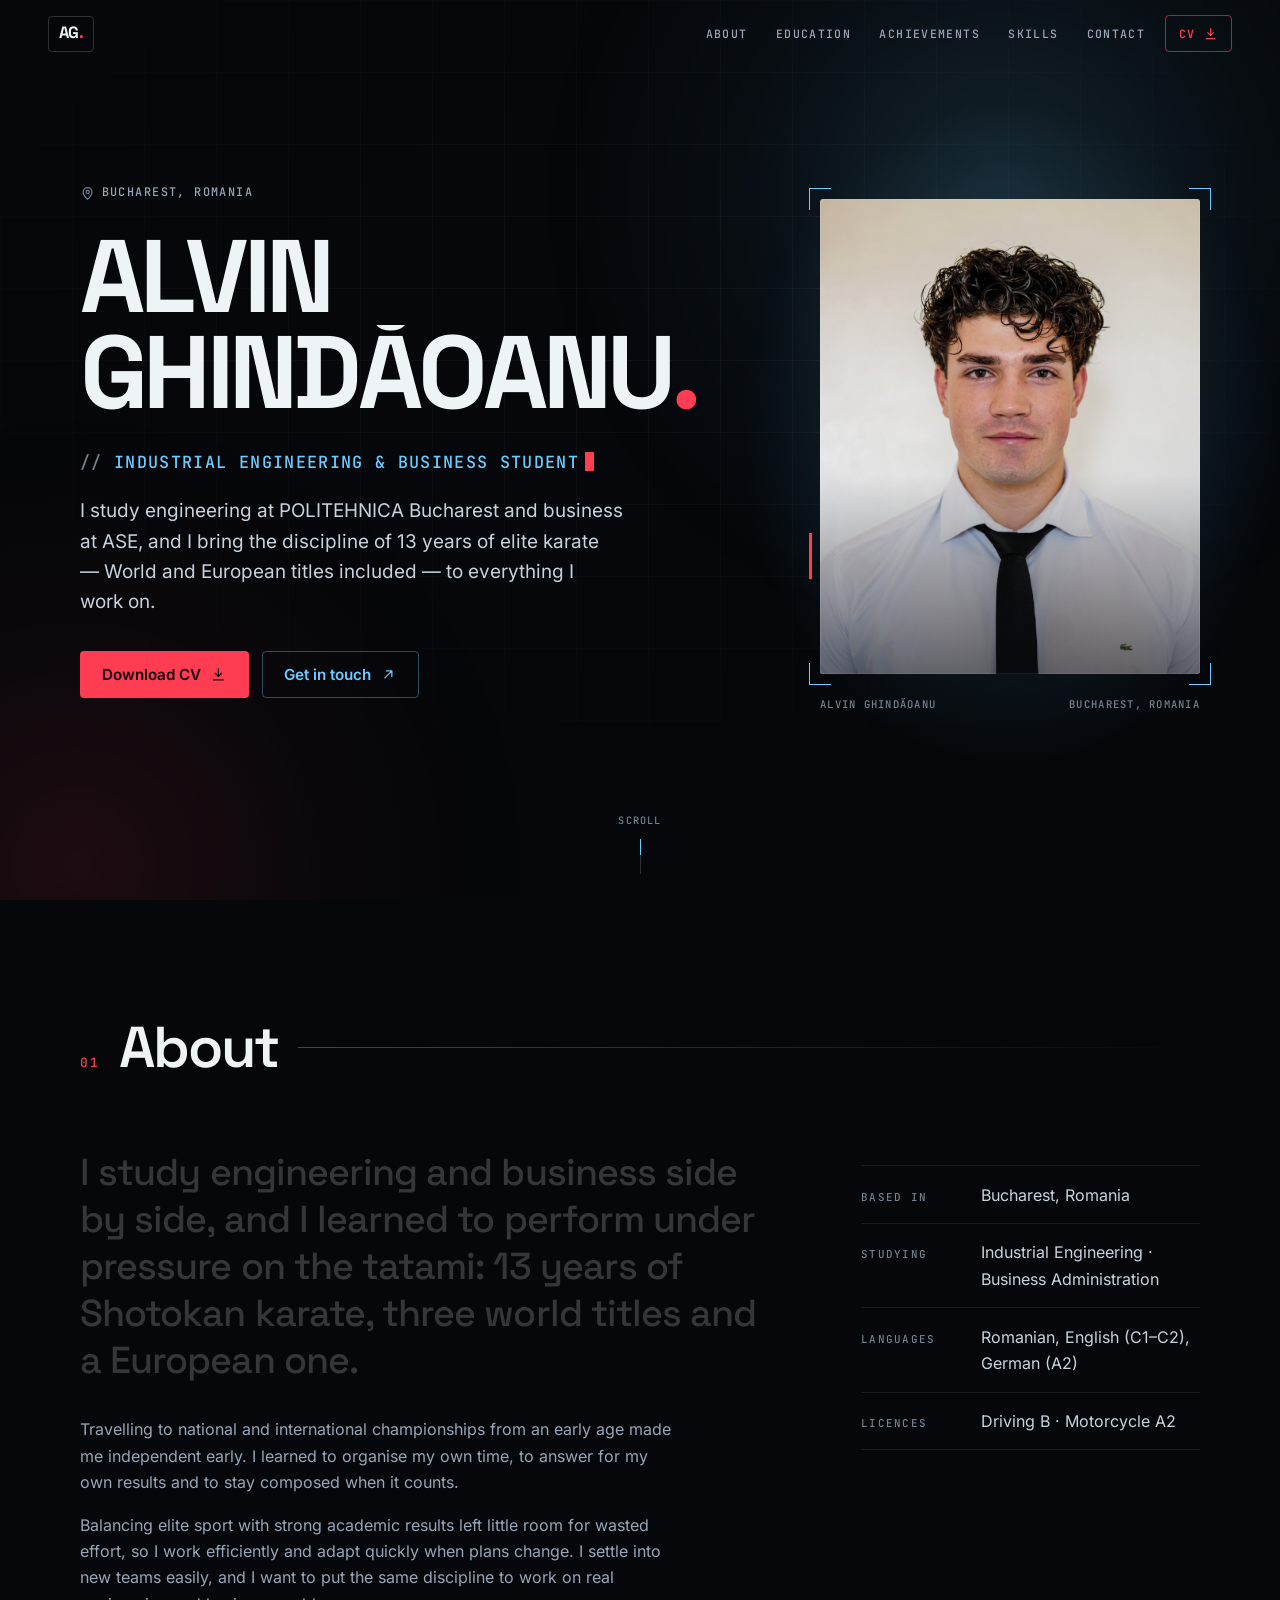
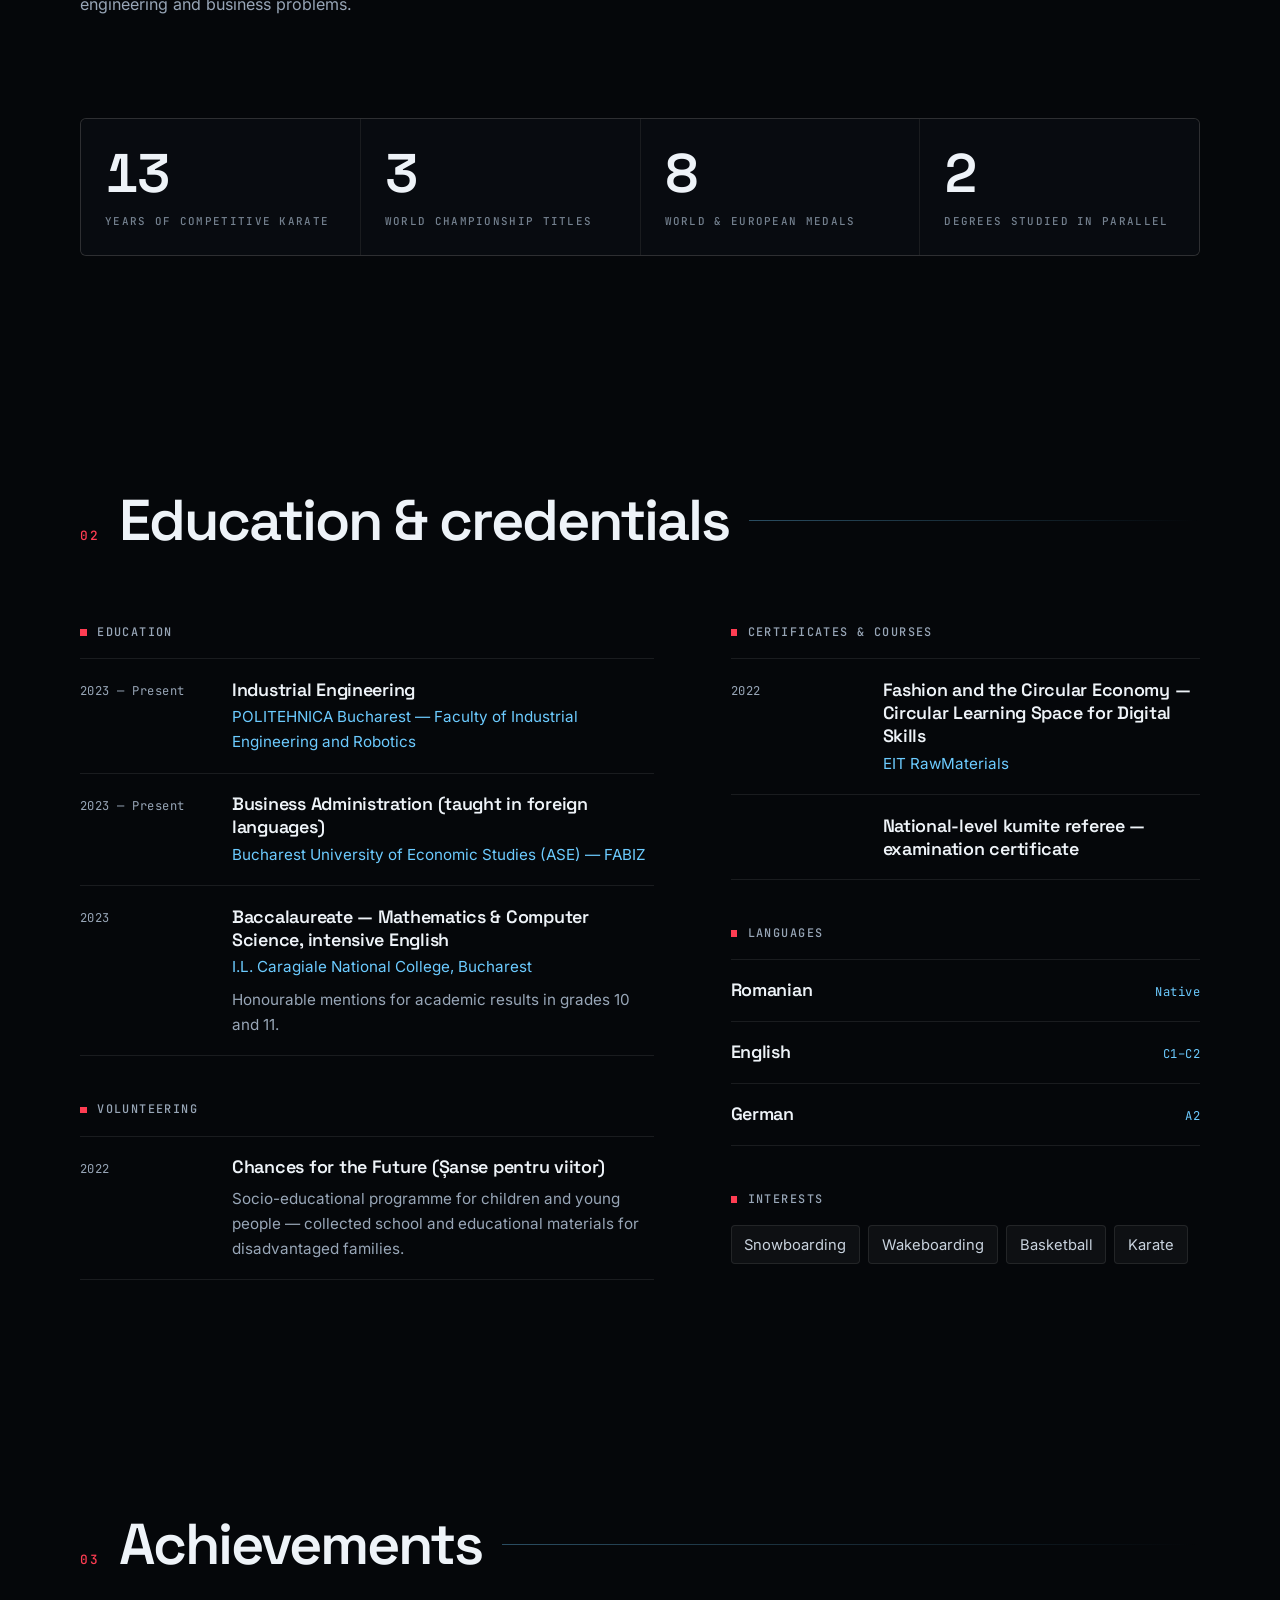
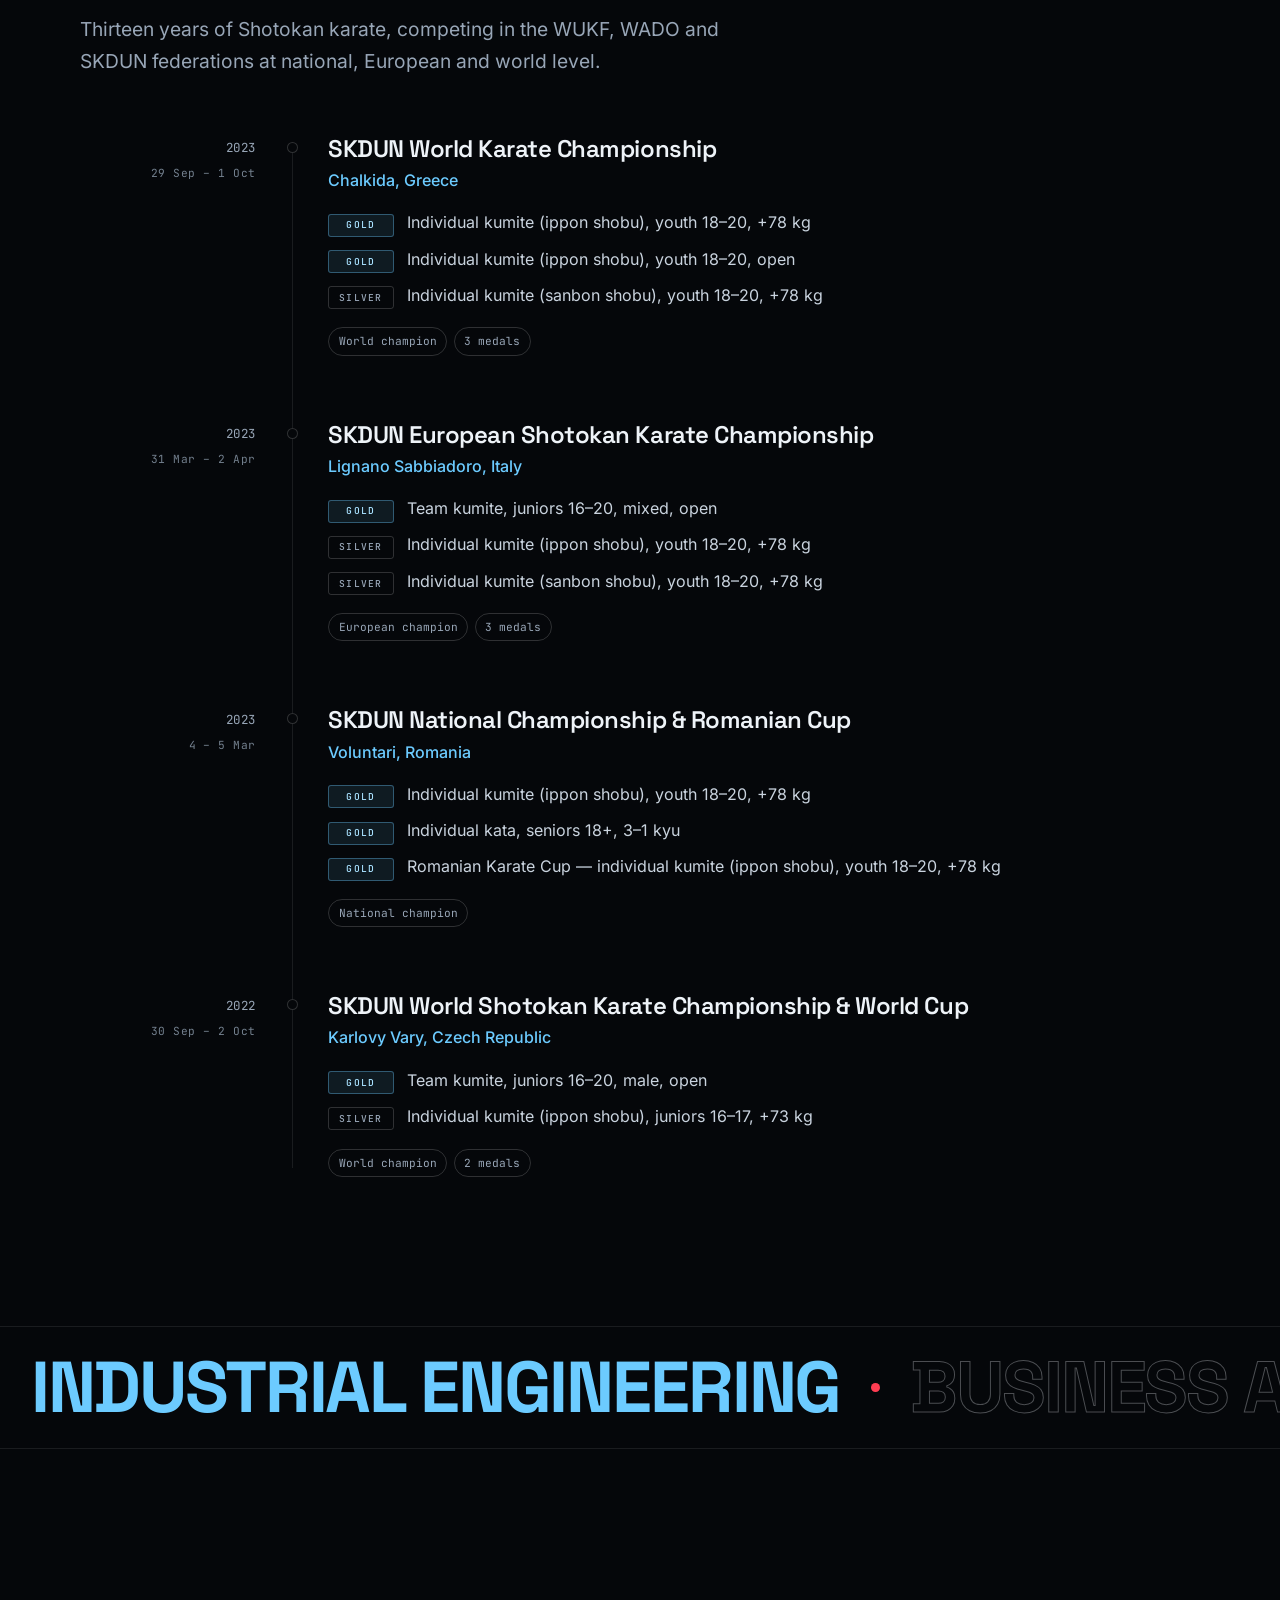
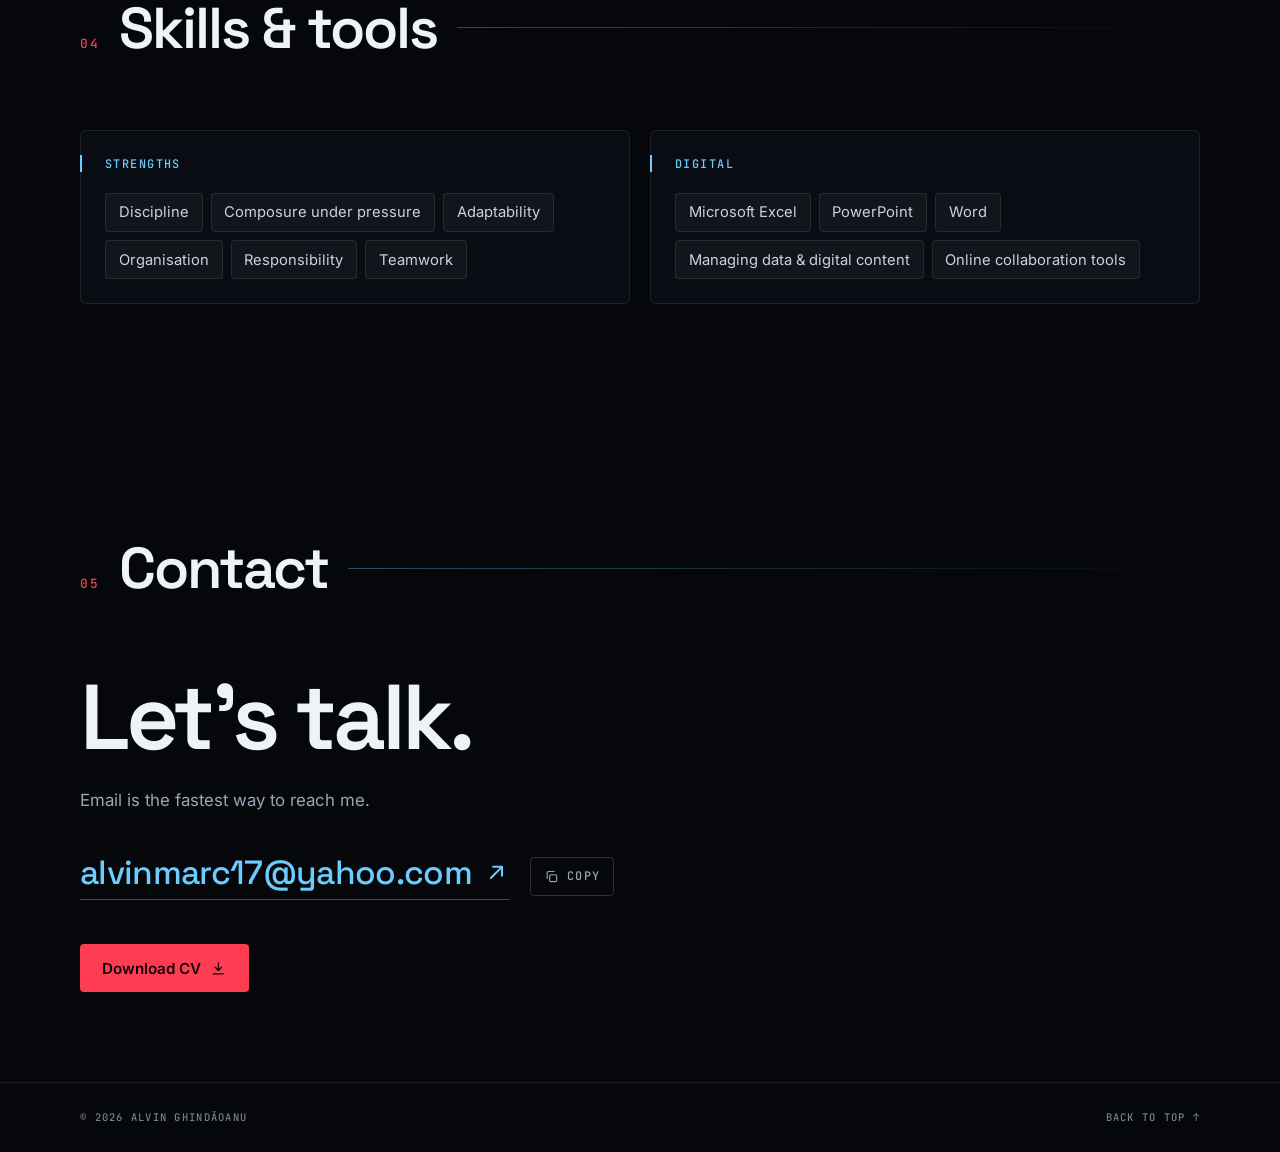
==== index.html @ 268d97a9 "Build animated CV website with printable PDF Static one-page site (plain HTML, CSS and JS, no build " ====
<!doctype html>
<html lang="en">
<head>
  <meta charset="utf-8">
  <meta name="viewport" content="width=device-width, initial-scale=1">
  <title>Alvin Ghindăoanu — Industrial Engineering &amp; Business student</title>
  <meta name="description" content="Interactive CV of Alvin Ghindăoanu: Industrial Engineering and Business Administration student in Bucharest, World and European karate champion.">
  <meta name="theme-color" content="#05070a">
  <meta property="og:type" content="website">
  <meta property="og:title" content="Alvin Ghindăoanu — Industrial Engineering &amp; Business student">
  <meta property="og:description" content="Interactive CV of Alvin Ghindăoanu: Industrial Engineering and Business Administration student in Bucharest, World and European karate champion.">
  <link rel="icon" href="assets/favicon.svg" type="image/svg+xml">
  <link rel="preload" href="assets/fonts/space-grotesk-latin-wght-normal.woff2" as="font" type="font/woff2" crossorigin>
  <link rel="preload" href="assets/fonts/inter-latin-wght-normal.woff2" as="font" type="font/woff2" crossorigin>
  <link rel="stylesheet" href="css/styles.css">
  <script>document.documentElement.classList.add('js');</script>
</head>
<body>
  <a class="skip" href="#main">Skip to content</a>

  <!-- Ambient background: grid + two light sources that drift as scenes change -->
  <div class="ambient" aria-hidden="true">
    <div class="ambient__grid"></div>
    <div class="glow glow--blue" id="glowBlue"></div>
    <div class="glow glow--red" id="glowRed"></div>
  </div>

  <!-- Opening scene (about 1.5 s, any input skips it) -->
  <div class="intro" id="intro" aria-hidden="true">
    <div class="intro__panel intro__panel--top"></div>
    <div class="intro__panel intro__panel--bottom"></div>
    <div class="intro__center">
      <span class="intro__mark" id="introMark"></span>
      <span class="intro__line"></span>
      <span class="intro__caption mono"><i class="intro__dot"></i>Curriculum Vitae</span>
    </div>
  </div>

  <div class="progress" aria-hidden="true"><span id="progressBar"></span></div>

  <header class="nav" id="nav">
    <div class="nav__inner">
      <a class="nav__brand" href="#top" id="navBrand" aria-label="Back to top"></a>
      <nav class="nav__links" id="navLinks" aria-label="Sections"></nav>
      <a class="nav__cv" id="navCv" hidden>
        <span>CV</span>
      </a>
      <button class="nav__toggle" id="navToggle" type="button" aria-expanded="false" aria-controls="menu" aria-label="Open menu">
        <span></span><span></span>
      </button>
    </div>
  </header>

  <div class="menu" id="menu">
    <nav class="menu__links" id="menuLinks" aria-label="Sections"></nav>
  </div>

  <div class="scene" id="scene" aria-hidden="true">
    <span class="scene__num mono" id="sceneNum">00</span>
    <span class="scene__bar"></span>
    <span class="scene__name mono" id="sceneName">Intro</span>
  </div>

  <main id="main">
    <!-- ============================== HERO ============================== -->
    <section class="hero" id="top">
      <div class="container hero__inner">
        <div class="hero__copy">
          <p class="hero__eyebrow mono" data-hero style="--i:0" id="heroEyebrow"></p>
          <h1 class="hero__name" id="heroName"></h1>
          <p class="hero__role mono" data-hero style="--i:3"><span id="heroRole"></span><i class="cursor" aria-hidden="true"></i></p>
          <p class="hero__tagline" data-hero style="--i:4" id="heroTagline"></p>
          <div class="hero__actions" data-hero style="--i:5" id="heroActions"></div>
          <ul class="hero__links mono" data-hero style="--i:6" id="heroLinks"></ul>
        </div>

        <figure class="portrait" id="portrait">
          <div class="portrait__frame">
            <div class="portrait__media"><img id="heroPhoto" alt="" width="640" height="800" decoding="async"></div>
            <span class="portrait__corner portrait__corner--tl"></span>
            <span class="portrait__corner portrait__corner--tr"></span>
            <span class="portrait__corner portrait__corner--bl"></span>
            <span class="portrait__corner portrait__corner--br"></span>
            <span class="portrait__tick"></span>
          </div>
          <figcaption class="portrait__caption mono" id="heroCaption"></figcaption>
        </figure>
      </div>

      <a class="hero__scroll mono" href="#about" data-hero style="--i:8" id="heroScroll">
        <span>Scroll</span><i></i>
      </a>
    </section>

    <!-- ============================== ABOUT ============================== -->
    <section class="section" id="about" data-nav="About">
      <div class="container">
        <header class="section__head" data-reveal="head">
          <span class="section__num mono"></span>
          <h2 class="section__title"><span class="line"><span class="line__inner">About</span></span></h2>
          <span class="section__rule"></span>
        </header>
        <div class="about" id="aboutBody"></div>
      </div>
    </section>

    <!-- ============================ EXPERIENCE ============================ -->
    <section class="section" id="experience" data-nav="Experience">
      <div class="container">
        <header class="section__head" data-reveal="head">
          <span class="section__num mono"></span>
          <h2 class="section__title"><span class="line"><span class="line__inner">Experience</span></span></h2>
          <span class="section__rule"></span>
        </header>
        <div class="tl" id="timeline"></div>
      </div>
    </section>

    <!-- ============================= PROJECTS ============================= -->
    <section class="section" id="projects" data-nav="Projects">
      <div class="container">
        <header class="section__head" data-reveal="head">
          <span class="section__num mono"></span>
          <h2 class="section__title"><span class="line"><span class="line__inner">Selected projects</span></span></h2>
          <span class="section__rule"></span>
        </header>
        <div class="projects" id="projectGrid"></div>
      </div>
    </section>

    <!-- ============================= EDUCATION ============================= -->
    <section class="section" id="education" data-nav="Education">
      <div class="container">
        <header class="section__head" data-reveal="head">
          <span class="section__num mono"></span>
          <h2 class="section__title"><span class="line"><span class="line__inner">Education &amp; credentials</span></span></h2>
          <span class="section__rule"></span>
        </header>
        <div class="creds" id="credGrid"></div>
      </div>
    </section>

    <!-- ============================ ACHIEVEMENTS ============================ -->
    <section class="section" id="achievements" data-nav="Achievements">
      <div class="container">
        <header class="section__head" data-reveal="head">
          <span class="section__num mono"></span>
          <h2 class="section__title"><span class="line"><span class="line__inner">Achievements</span></span></h2>
          <span class="section__rule"></span>
        </header>
        <p class="section__intro" id="achievementsIntro" data-reveal="up" hidden></p>
        <div class="tl" id="achievementsTimeline"></div>
      </div>
    </section>

    <!-- Moving band between scenes -->
    <div class="band" id="band" aria-hidden="true"><div class="band__track" id="bandTrack"></div></div>

    <!-- ============================== SKILLS ============================== -->
    <section class="section" id="skills" data-nav="Skills">
      <div class="container">
        <header class="section__head" data-reveal="head">
          <span class="section__num mono"></span>
          <h2 class="section__title"><span class="line"><span class="line__inner">Skills &amp; tools</span></span></h2>
          <span class="section__rule"></span>
        </header>
        <div class="skills" id="skillGrid"></div>
      </div>
    </section>

    <!-- ============================== CONTACT ============================== -->
    <section class="section section--contact" id="contact" data-nav="Contact">
      <div class="container">
        <header class="section__head" data-reveal="head">
          <span class="section__num mono"></span>
          <h2 class="section__title"><span class="line"><span class="line__inner">Contact</span></span></h2>
          <span class="section__rule"></span>
        </header>
        <div class="contact" id="contactBody"></div>
      </div>
    </section>
  </main>

  <footer class="footer">
    <div class="container footer__inner mono">
      <span id="footerCopy"></span>
      <a href="#top">Back to top ↑</a>
    </div>
  </footer>

  <noscript>
    <div class="noscript">
      This page needs JavaScript for its animations and content.
      <a href="assets/cv.pdf">Download the CV as a PDF instead.</a>
    </div>
  </noscript>

  <script src="js/content.js"></script>
  <script src="js/main.js"></script>
</body>
</html>
---- css/styles.css ----
/* ==========================================================================
   CV site — styles
   Palette: black base · light blue as the main accent · red as the highlight
   ========================================================================== */

/* ---------- Fonts (self-hosted, SIL Open Font License) ---------- */
@font-face {
  font-family: "Space Grotesk";
  font-style: normal;
  font-weight: 300 700;
  font-display: swap;
  src: url("../assets/fonts/space-grotesk-latin-wght-normal.woff2") format("woff2");
  unicode-range: U+0000-00FF, U+0131, U+0152-0153, U+02BB-02BC, U+02C6, U+02DA, U+02DC, U+0304, U+0308, U+0329, U+2000-206F, U+20AC, U+2122, U+2191, U+2193, U+2212, U+2215, U+FEFF, U+FFFD;
}
@font-face {
  font-family: "Space Grotesk";
  font-style: normal;
  font-weight: 300 700;
  font-display: swap;
  src: url("../assets/fonts/space-grotesk-latin-ext-wght-normal.woff2") format("woff2");
  unicode-range: U+0100-02BA, U+02BD-02C5, U+02C7-02CC, U+02CE-02D7, U+02DD-02FF, U+0304, U+0308, U+0329, U+1D00-1DBF, U+1E00-1E9F, U+1EF2-1EFF, U+2020, U+20A0-20AB, U+20AD-20C0, U+2113, U+2C60-2C7F, U+A720-A7FF;
}
@font-face {
  font-family: "Inter";
  font-style: normal;
  font-weight: 100 900;
  font-display: swap;
  src: url("../assets/fonts/inter-latin-wght-normal.woff2") format("woff2");
  unicode-range: U+0000-00FF, U+0131, U+0152-0153, U+02BB-02BC, U+02C6, U+02DA, U+02DC, U+0304, U+0308, U+0329, U+2000-206F, U+20AC, U+2122, U+2191, U+2193, U+2212, U+2215, U+FEFF, U+FFFD;
}
@font-face {
  font-family: "Inter";
  font-style: normal;
  font-weight: 100 900;
  font-display: swap;
  src: url("../assets/fonts/inter-latin-ext-wght-normal.woff2") format("woff2");
  unicode-range: U+0100-02BA, U+02BD-02C5, U+02C7-02CC, U+02CE-02D7, U+02DD-02FF, U+0304, U+0308, U+0329, U+1D00-1DBF, U+1E00-1E9F, U+1EF2-1EFF, U+2020, U+20A0-20AB, U+20AD-20C0, U+2113, U+2C60-2C7F, U+A720-A7FF;
}
@font-face {
  font-family: "JetBrains Mono";
  font-style: normal;
  font-weight: 100 800;
  font-display: swap;
  src: url("../assets/fonts/jetbrains-mono-latin-wght-normal.woff2") format("woff2");
  unicode-range: U+0000-00FF, U+0131, U+0152-0153, U+02BB-02BC, U+02C6, U+02DA, U+02DC, U+0304, U+0308, U+0329, U+2000-206F, U+20AC, U+2122, U+2191, U+2193, U+2212, U+2215, U+FEFF, U+FFFD;
}
@font-face {
  font-family: "JetBrains Mono";
  font-style: normal;
  font-weight: 100 800;
  font-display: swap;
  src: url("../assets/fonts/jetbrains-mono-latin-ext-wght-normal.woff2") format("woff2");
  unicode-range: U+0100-02BA, U+02BD-02C5, U+02C7-02CC, U+02CE-02D7, U+02DD-02FF, U+0304, U+0308, U+0329, U+1D00-1DBF, U+1E00-1E9F, U+1EF2-1EFF, U+2020, U+20A0-20AB, U+20AD-20C0, U+2113, U+2C60-2C7F, U+A720-A7FF;
}

/* ---------- Tokens ---------- */
:root {
  --bg: #05070a;
  --panel: rgba(12, 17, 24, 0.74);
  --line: rgba(255, 255, 255, 0.085);
  --line-strong: rgba(255, 255, 255, 0.17);

  --text: #eef3f8;
  --soft: #c9d3de;
  --muted: #98a6b7;
  --dim: #74818f;

  --blue: #6ccbff;
  --blue-soft: #a9e2ff;
  --blue-wash: rgba(108, 203, 255, 0.1);
  --blue-line: rgba(108, 203, 255, 0.36);

  --red: #ff3d52;
  --red-wash: rgba(255, 61, 82, 0.13);

  --font-display: "Space Grotesk", "Inter", system-ui, sans-serif;
  --font-body: "Inter", system-ui, -apple-system, "Segoe UI", Roboto, sans-serif;
  --font-mono: "JetBrains Mono", ui-monospace, "SFMono-Regular", Menlo, Consolas, monospace;

  --gutter: clamp(1.25rem, 5vw, 3rem);
  --max: 1120px;
  --nav-h: 4.25rem;

  --ease-out: cubic-bezier(0.16, 1, 0.3, 1);
  --ease-io: cubic-bezier(0.65, 0, 0.35, 1);
}

/* ---------- Base ---------- */
*,
*::before,
*::after { box-sizing: border-box; }

html {
  background: var(--bg);
  color-scheme: dark;
  scroll-behavior: smooth;
  scroll-padding-top: calc(var(--nav-h) + 0.5rem);
  -webkit-text-size-adjust: 100%;
  text-size-adjust: 100%;
}

body {
  margin: 0;
  font-family: var(--font-body);
  font-size: 1rem;
  line-height: 1.65;
  color: var(--text);
  overflow-x: hidden;
  -webkit-font-smoothing: antialiased;
  -moz-osx-font-smoothing: grayscale;
}

html.intro-active,
html.menu-open { overflow: hidden; }

img { max-width: 100%; display: block; }
a { color: inherit; }
h1, h2, h3, h4, p { margin: 0; }
ul, ol { margin: 0; padding: 0; list-style: none; }
button { font: inherit; color: inherit; }

::selection { background: var(--blue); color: #04121b; }

:focus-visible {
  outline: 2px solid var(--blue);
  outline-offset: 3px;
  border-radius: 2px;
}

.mono {
  font-family: var(--font-mono);
  font-size: 0.74rem;
  font-weight: 500;
  letter-spacing: 0.12em;
  text-transform: uppercase;
}

.container {
  width: min(var(--max), 100% - 2 * var(--gutter));
  margin-inline: auto;
}

.skip {
  position: fixed;
  left: 1rem;
  top: -4rem;
  z-index: 200;
  padding: 0.7rem 1rem;
  background: var(--blue);
  color: #04121b;
  font-weight: 600;
  border-radius: 4px;
  text-decoration: none;
  transition: top 0.2s;
}
.skip:focus { top: 1rem; }

main,
.footer { position: relative; z-index: 1; }

/* ---------- Ambient background ---------- */
.ambient {
  position: fixed;
  inset: 0;
  z-index: 0;
  overflow: hidden;
  pointer-events: none;
}
.ambient__grid {
  position: absolute;
  inset: 0;
  background-image:
    linear-gradient(rgba(255, 255, 255, 0.035) 1px, transparent 1px),
    linear-gradient(90deg, rgba(255, 255, 255, 0.035) 1px, transparent 1px);
  background-size: 72px 72px;
  -webkit-mask-image: radial-gradient(ellipse 85% 75% at 50% 35%, #000 15%, transparent 78%);
  mask-image: radial-gradient(ellipse 85% 75% at 50% 35%, #000 15%, transparent 78%);
}
.glow {
  position: absolute;
  left: 0;
  top: 0;
  width: 72vmax;
  height: 72vmax;
  border-radius: 50%;
  transform: translate3d(calc(var(--x, 50) * 1vw - 50%), calc(var(--y, 50) * 1vh - 50%), 0);
  transition: transform 1.8s var(--ease-out);
  will-change: transform;
}
.glow--blue { background: radial-gradient(closest-side, rgba(108, 203, 255, 0.15), rgba(108, 203, 255, 0.04) 55%, transparent); }
.glow--red { background: radial-gradient(closest-side, rgba(255, 61, 82, 0.1), rgba(255, 61, 82, 0.025) 55%, transparent); }

/* ---------- Opening scene ---------- */
.intro {
  position: fixed;
  inset: 0;
  z-index: 100;
}
.intro__panel {
  position: absolute;
  left: 0;
  right: 0;
  height: 50.5%;
  background: #000;
  transition: transform 0.95s var(--ease-io);
}
.intro__panel--top { top: 0; }
.intro__panel--bottom { bottom: 0; }
.intro.is-opening .intro__panel--top { transform: translateY(-101%); }
.intro.is-opening .intro__panel--bottom { transform: translateY(101%); }

.intro__center { position: absolute; inset: 0; }
.intro__mark {
  position: absolute;
  left: 50%;
  bottom: calc(50% + 1.5rem);
  transform: translate(-50%, 16px);
  opacity: 0;
  font-family: var(--font-display);
  font-weight: 700;
  font-size: clamp(2.75rem, 9vw, 5rem);
  line-height: 1;
  letter-spacing: -0.04em;
  white-space: nowrap;
  transition: opacity 0.6s, transform 0.8s var(--ease-out);
}
.intro__mark i { font-style: normal; color: var(--red); }
.intro__line {
  position: absolute;
  left: 0;
  right: 0;
  top: 50%;
  height: 1px;
  margin-top: -0.5px;
  background: linear-gradient(90deg, transparent, var(--blue) 30%, #fff 50%, var(--blue) 70%, transparent);
  transform: scaleX(0);
  transition: transform 1s var(--ease-io), opacity 0.45s;
}
.intro__caption {
  position: absolute;
  left: 50%;
  top: calc(50% + 1.5rem);
  transform: translateX(-50%);
  display: inline-flex;
  align-items: center;
  gap: 0.7rem;
  white-space: nowrap;
  color: var(--muted);
  opacity: 0;
  letter-spacing: 0.5em;
  transition: opacity 0.6s 0.25s, letter-spacing 1.1s var(--ease-out) 0.25s;
}
.intro__dot {
  width: 0.45rem;
  height: 0.45rem;
  border-radius: 50%;
  background: var(--red);
  animation: blink 0.9s steps(2, jump-none) infinite;
}
.intro.is-playing .intro__mark { opacity: 1; transform: translate(-50%, 0); }
.intro.is-playing .intro__line { transform: scaleX(0.4); }
.intro.is-playing .intro__caption { opacity: 1; letter-spacing: 0.3em; }

.intro.is-opening .intro__mark,
.intro.is-opening .intro__caption {
  opacity: 0;
  transition: opacity 0.3s;
}
.intro.is-opening .intro__line {
  transform: scaleX(1);
  opacity: 0;
  transition: transform 0.6s var(--ease-io), opacity 0.4s 0.3s;
}
.intro.is-fast .intro__panel { transition-duration: 0.45s; }

@keyframes blink { 50% { opacity: 0.15; } }

/* ---------- Scroll progress ---------- */
.progress {
  position: fixed;
  inset: 0 0 auto 0;
  height: 2px;
  z-index: 60;
  pointer-events: none;
}
.progress span {
  display: block;
  height: 100%;
  background: linear-gradient(90deg, var(--blue), var(--blue) 72%, var(--red));
  transform-origin: left;
  transform: scaleX(0);
}

/* ---------- Navigation ---------- */
.nav {
  position: fixed;
  inset: 0 0 auto 0;
  z-index: 50;
  height: var(--nav-h);
  border-bottom: 1px solid transparent;
  transition: background 0.4s, border-color 0.4s;
}
.nav.is-scrolled {
  background: rgba(5, 7, 10, 0.74);
  -webkit-backdrop-filter: blur(14px) saturate(140%);
  backdrop-filter: blur(14px) saturate(140%);
  border-color: var(--line);
}
.hero-in .nav { animation: nav-in 0.9s var(--ease-out) 0.55s both; }
@keyframes nav-in { from { transform: translateY(-100%); opacity: 0; } }

.nav__inner {
  height: 100%;
  width: min(var(--max) + 9rem, 100% - 2 * var(--gutter));
  margin-inline: auto;
  display: flex;
  align-items: center;
  gap: 1.25rem;
}
.nav__brand {
  display: inline-flex;
  align-items: center;
  justify-content: center;
  height: 2.25rem;
  min-width: 2.25rem;
  padding: 0 0.6rem;
  border: 1px solid var(--line-strong);
  border-radius: 4px;
  font-family: var(--font-display);
  font-weight: 700;
  font-size: 1.02rem;
  letter-spacing: -0.02em;
  text-decoration: none;
  transition: border-color 0.25s;
}
.nav__brand:hover { border-color: var(--blue); }
.nav__brand i { font-style: normal; color: var(--red); }

.nav__links {
  margin-left: auto;
  display: flex;
  gap: clamp(1rem, 2.2vw, 2rem);
}
.nav__links a {
  position: relative;
  padding: 0.5rem 0;
  font-family: var(--font-mono);
  font-size: 0.72rem;
  font-weight: 500;
  letter-spacing: 0.12em;
  text-transform: uppercase;
  text-decoration: none;
  color: var(--muted);
  transition: color 0.25s;
}
.nav__links a::after {
  content: "";
  position: absolute;
  left: 0;
  right: 0;
  bottom: 0.15rem;
  height: 1px;
  background: var(--blue);
  transform: scaleX(0);
  transform-origin: left;
  transition: transform 0.45s var(--ease-out);
}
.nav__links a:hover,
.nav__links a[aria-current="true"] { color: var(--text); }
.nav__links a:hover::after,
.nav__links a[aria-current="true"]::after { transform: scaleX(1); }

.nav__cv {
  display: inline-flex;
  align-items: center;
  gap: 0.45rem;
  padding: 0.5rem 0.8rem;
  border: 1px solid rgba(255, 61, 82, 0.6);
  border-radius: 4px;
  color: var(--red);
  font-family: var(--font-mono);
  font-size: 0.72rem;
  font-weight: 600;
  letter-spacing: 0.12em;
  text-decoration: none;
  transition: background 0.25s, color 0.25s;
}
.nav__cv[hidden] { display: none; }
.nav__cv svg { width: 0.95rem; height: 0.95rem; }
.nav__cv:hover { background: var(--red); color: #12050a; }

.nav__toggle {
  display: none;
  position: relative;
  width: 2.5rem;
  height: 2.5rem;
  padding: 0;
  background: none;
  border: 1px solid var(--line-strong);
  border-radius: 4px;
  cursor: pointer;
}
.nav__toggle span {
  position: absolute;
  left: 0.65rem;
  right: 0.65rem;
  height: 1.5px;
  background: var(--text);
  transition: transform 0.35s var(--ease-out), top 0.35s var(--ease-out);
}
.nav__toggle span:nth-child(1) { top: 0.95rem; }
.nav__toggle span:nth-child(2) { top: 1.45rem; }
.nav__toggle[aria-expanded="true"] span:nth-child(1) { top: 1.2rem; transform: rotate(45deg); }
.nav__toggle[aria-expanded="true"] span:nth-child(2) { top: 1.2rem; transform: rotate(-45deg); }

/* Full-screen menu (small screens) */
.menu {
  position: fixed;
  inset: 0;
  z-index: 45;
  display: grid;
  align-content: center;
  padding: var(--nav-h) var(--gutter) 2rem;
  background: rgba(5, 7, 10, 0.97);
  opacity: 0;
  visibility: hidden;
  transition: opacity 0.35s, visibility 0.35s;
}
.menu.is-open { opacity: 1; visibility: visible; }
.menu__links { display: grid; gap: 0.2rem; }
.menu__links a {
  display: flex;
  align-items: baseline;
  gap: 1rem;
  padding: 0.45rem 0;
  font-family: var(--font-display);
  font-weight: 600;
  font-size: clamp(2rem, 9vw, 3rem);
  line-height: 1.15;
  letter-spacing: -0.03em;
  text-decoration: none;
  opacity: 0;
  transform: translateY(18px);
  transition: opacity 0.5s var(--ease-out), transform 0.6s var(--ease-out);
}
.menu__links a small {
  font-family: var(--font-mono);
  font-size: 0.7rem;
  font-weight: 500;
  letter-spacing: 0.12em;
  color: var(--red);
}
.menu.is-open .menu__links a {
  opacity: 1;
  transform: none;
  transition-delay: calc(var(--i, 0) * 55ms + 80ms);
}

/* Scene indicator (wide screens) */
.scene {
  position: fixed;
  left: 1.5rem;
  bottom: 2rem;
  z-index: 20;
  display: none;
  align-items: center;
  gap: 0.85rem;
  writing-mode: vertical-rl;
  transform: rotate(180deg);
  color: var(--dim);
  pointer-events: none;
}
.scene .mono { font-size: 0.66rem; }
.scene__num { color: var(--blue); }
.scene__bar { width: 1px; height: 2.75rem; background: var(--line-strong); }
.scene.is-flip .scene__num,
.scene.is-flip .scene__name { animation: scene-flip 0.6s var(--ease-out); }
@keyframes scene-flip { from { opacity: 0; transform: translateY(10px); } }

/* ---------- Buttons ---------- */
.btn {
  display: inline-flex;
  align-items: center;
  gap: 0.6rem;
  padding: 0.9rem 1.3rem;
  border: 1px solid transparent;
  border-radius: 4px;
  font-family: var(--font-body);
  font-size: 0.95rem;
  font-weight: 600;
  line-height: 1;
  text-decoration: none;
  cursor: pointer;
  background: none;
  transition: background 0.25s, color 0.25s, border-color 0.25s, box-shadow 0.3s;
}
.btn svg { width: 1.1em; height: 1.1em; flex: none; transition: transform 0.35s var(--ease-out); }
.btn--primary { background: var(--red); color: #12050a; }
.btn--primary:hover { background: #ff5f70; box-shadow: 0 10px 34px -10px rgba(255, 61, 82, 0.7); }
.btn--primary:hover svg { transform: translateY(2px); }
.btn--ghost { border-color: var(--blue-line); color: var(--blue); }
.btn--ghost:hover { background: var(--blue-wash); border-color: var(--blue); }
.btn--ghost:hover svg { transform: translate(2px, -2px); }

.icon { width: 1em; height: 1em; flex: none; }

/* ---------- Shared: masked line reveal ---------- */
.line {
  display: block;
  overflow: hidden;
  padding-bottom: 0.14em;
  margin-bottom: -0.14em;
}
.line__inner { display: block; }
.js .line__inner {
  transform: translate3d(0, 108%, 0);
  transition: transform 1s var(--ease-out);
}

/* ---------- Hero ---------- */
.hero {
  position: relative;
  min-height: 100vh;
  min-height: 100svh;
  display: grid;
  align-items: center;
  padding: calc(var(--nav-h) + 2rem) 0 5.5rem;
}
.hero__inner {
  display: grid;
  grid-template-columns: minmax(0, 1.2fr) minmax(0, 0.8fr);
  align-items: center;
  gap: clamp(2rem, 6vw, 5rem);
  transform-origin: 50% 30%;
  transform: translate3d(0, calc(var(--p, 0) * 9vh), 0) scale(calc(1 - var(--p, 0) * 0.05));
  opacity: calc(1 - var(--p, 0) * 1.25);
}

.js [data-hero] {
  opacity: 0;
  transform: translate3d(0, 22px, 0);
}
.hero-in [data-hero] {
  opacity: 1;
  transform: none;
  transition: opacity 0.9s var(--ease-out), transform 1s var(--ease-out);
  transition-delay: calc(var(--i, 0) * 95ms + 250ms);
}

.hero__eyebrow {
  display: flex;
  flex-wrap: wrap;
  align-items: center;
  gap: 0.5rem 0.9rem;
  margin-bottom: 1.6rem;
  color: var(--muted);
}
.badge {
  display: inline-flex;
  align-items: center;
  gap: 0.55rem;
  padding: 0.4rem 0.7rem;
  border: 1px solid var(--blue-line);
  border-radius: 999px;
  color: var(--blue-soft);
  background: var(--blue-wash);
}
.badge i {
  position: relative;
  width: 0.45rem;
  height: 0.45rem;
  border-radius: 50%;
  background: var(--blue);
}
.badge i::after {
  content: "";
  position: absolute;
  inset: 0;
  border-radius: 50%;
  background: var(--blue);
  animation: ping 2.2s var(--ease-out) infinite;
}
@keyframes ping { to { transform: scale(3.4); opacity: 0; } }
.hero__where { display: inline-flex; align-items: center; gap: 0.4rem; }
.hero__where svg { width: 0.95rem; height: 0.95rem; color: var(--dim); }

.hero__name {
  font-family: var(--font-display);
  font-weight: 700;
  font-size: clamp(2.9rem, 9.6vw, 7.5rem);
  line-height: 0.94;
  letter-spacing: -0.045em;
  text-transform: uppercase;
}
.hero__name .line__inner {
  display: inline-block;
  white-space: nowrap;
}
.hero__name .dot { color: var(--red); }
.hero-in .hero__name .line__inner {
  transform: none;
  transition-delay: calc(var(--i, 0) * 120ms + 200ms);
}

.hero__role {
  margin-top: 1.6rem;
  line-height: 1.7;
  color: var(--blue);
  font-size: clamp(0.85rem, 1.5vw, 1.05rem);
  letter-spacing: 0.08em;
}
.hero__role span::before { content: "// "; color: var(--dim); }
.cursor {
  display: inline-block;
  width: 0.55em;
  height: 1.15em;
  margin-left: 0.35em;
  vertical-align: -0.2em;
  background: var(--red);
  animation: blink 1.05s steps(2, jump-none) infinite;
}

.hero__tagline {
  margin-top: 1.25rem;
  max-width: 34rem;
  font-size: clamp(1.02rem, 1.5vw, 1.18rem);
  line-height: 1.6;
  color: var(--soft);
  text-wrap: pretty;
}
.hero__actions {
  display: flex;
  flex-wrap: wrap;
  gap: 0.8rem;
  margin-top: 2.1rem;
}
.hero__links {
  display: flex;
  flex-wrap: wrap;
  gap: 0.5rem 1.6rem;
  margin-top: 1.9rem;
}
.hero__links a,
.textlink {
  position: relative;
  display: inline-flex;
  align-items: center;
  gap: 0.4rem;
  padding: 0.25rem 0;
  color: var(--muted);
  text-decoration: none;
  transition: color 0.25s;
}
.hero__links a svg,
.textlink svg { width: 0.95rem; height: 0.95rem; transition: transform 0.35s var(--ease-out); }
.hero__links a::after,
.textlink::after {
  content: "";
  position: absolute;
  left: 0;
  right: 0;
  bottom: 0;
  height: 1px;
  background: currentColor;
  opacity: 0.35;
  transform-origin: left;
  transition: opacity 0.25s;
}
.hero__links a:hover,
.textlink:hover { color: var(--blue); }
.hero__links a:hover::after,
.textlink:hover::after { opacity: 1; }
.hero__links a:hover svg,
.textlink:hover svg { transform: translate(2px, -2px); }

/* Portrait */
.portrait {
  margin: 0;
  justify-self: end;
  width: min(100%, 380px);
  perspective: 1000px;
}
.portrait__frame {
  position: relative;
  aspect-ratio: 4 / 5;
  transform: rotateY(calc(var(--rx, 0) * 1deg)) rotateX(calc(var(--ry, 0) * 1deg));
  transition: transform 0.5s ease-out;
}
.portrait__frame::before {
  content: "";
  position: absolute;
  inset: -22%;
  z-index: -1;
  background: radial-gradient(closest-side, rgba(108, 203, 255, 0.2), transparent);
}
.portrait__media {
  position: absolute;
  inset: 0;
  overflow: hidden;
  border-radius: 3px;
  background: #0c1118;
}
.js .portrait__media { clip-path: inset(100% 0 0 0); }
.hero-in .portrait__media {
  clip-path: inset(0 0 0 0);
  transition: clip-path 1.15s var(--ease-io) 0.45s;
}
.portrait__media img {
  width: 100%;
  height: 100%;
  object-fit: cover;
  object-position: 50% 20%;
}
.js .portrait__media img { transform: scale(1.2); }
.hero-in .portrait__media img {
  transform: scale(1);
  transition: transform 1.9s var(--ease-out) 0.45s;
}
.portrait__media::after {
  content: "";
  position: absolute;
  inset: 0;
  background: linear-gradient(180deg, transparent 58%, rgba(5, 7, 10, 0.5));
  box-shadow: inset 0 0 0 1px rgba(255, 255, 255, 0.08);
  border-radius: inherit;
}
.portrait__corner {
  position: absolute;
  width: 22px;
  height: 22px;
  border: 1.5px solid var(--blue);
}
.portrait__corner--tl { top: -11px; left: -11px; border-right: 0; border-bottom: 0; --from: translate(10px, 10px); }
.portrait__corner--tr { top: -11px; right: -11px; border-left: 0; border-bottom: 0; --from: translate(-10px, 10px); }
.portrait__corner--bl { bottom: -11px; left: -11px; border-right: 0; border-top: 0; --from: translate(10px, -10px); }
.portrait__corner--br { bottom: -11px; right: -11px; border-left: 0; border-top: 0; --from: translate(-10px, -10px); }
.js .portrait__corner { opacity: 0; transform: var(--from); }
.hero-in .portrait__corner {
  opacity: 1;
  transform: none;
  transition: opacity 0.5s 1.35s, transform 0.8s var(--ease-out) 1.35s;
}
.portrait__tick {
  position: absolute;
  left: -11px;
  bottom: 20%;
  width: 3px;
  height: 46px;
  background: var(--red);
  transform-origin: bottom;
}
.js .portrait__tick { transform: scaleY(0); }
.hero-in .portrait__tick { transform: none; transition: transform 0.7s var(--ease-out) 1.55s; }
.portrait__caption {
  display: flex;
  justify-content: space-between;
  gap: 1rem;
  margin-top: 1.35rem;
  color: var(--dim);
  font-size: 0.66rem;
  white-space: nowrap;
}
.js .portrait__caption { opacity: 0; }
.hero-in .portrait__caption { opacity: 1; transition: opacity 0.8s 1.5s; }

.hero__scroll {
  position: absolute;
  left: 50%;
  bottom: 1.6rem;
  display: inline-flex;
  flex-direction: column;
  align-items: center;
  gap: 0.6rem;
  margin-left: -2rem;
  width: 4rem;
  color: var(--dim);
  font-size: 0.64rem;
  text-decoration: none;
}
.hero__scroll i {
  position: relative;
  width: 1px;
  height: 2.2rem;
  background: var(--line-strong);
  overflow: hidden;
}
.hero__scroll i::after {
  content: "";
  position: absolute;
  left: 0;
  top: 0;
  width: 100%;
  height: 45%;
  background: var(--blue);
  animation: scroll-cue 1.9s var(--ease-io) infinite;
}
@keyframes scroll-cue {
  from { transform: translateY(-110%); }
  to { transform: translateY(240%); }
}

/* ---------- Sections ---------- */
.section {
  position: relative;
  padding-block: clamp(4.5rem, 13vh, 9rem);
}
.section[hidden] { display: none; }

.section__head {
  display: grid;
  grid-template-columns: auto auto minmax(2rem, 1fr);
  align-items: baseline;
  gap: 0.75rem 1.25rem;
  margin-bottom: clamp(2.5rem, 6vw, 4.5rem);
}
.section__num { color: var(--red); font-size: 0.8rem; }
.section__title {
  font-family: var(--font-display);
  font-weight: 600;
  font-size: clamp(2rem, 5.2vw, 3.6rem);
  line-height: 1.05;
  letter-spacing: -0.035em;
}
.section__rule {
  align-self: center;
  height: 1px;
  background: linear-gradient(90deg, var(--blue-line), transparent);
  transform-origin: left;
}
.js .section__rule { transform: scaleX(0); transition: transform 1.3s var(--ease-io) 0.2s; }
.js .section__num { opacity: 0; transition: opacity 0.8s 0.1s; }
.js .section__head.in .section__rule { transform: scaleX(1); }
.js .section__head.in .section__num { opacity: 1; }
.js .section__head.in .line__inner { transform: none; }

.section__intro {
  max-width: 44rem;
  margin: calc(clamp(2.5rem, 6vw, 4.5rem) * -0.45) 0 clamp(2.25rem, 5vw, 3.5rem);
  font-size: clamp(1.05rem, 1.6vw, 1.2rem);
  color: var(--muted);
}
.section__intro[hidden] { display: none; }

/* Generic scroll reveal */
.js [data-reveal="up"] {
  opacity: 0;
  transform: translate3d(0, 30px, 0);
  transition: opacity 0.9s var(--ease-out) var(--d, 0ms), transform 1s var(--ease-out) var(--d, 0ms);
}
.js [data-reveal="up"].in { opacity: 1; transform: none; }

/* ---------- About ---------- */
.about {
  display: grid;
  grid-template-columns: minmax(0, 1.35fr) minmax(0, 0.65fr);
  gap: clamp(2rem, 6vw, 5rem);
  align-items: start;
}
.about__lead {
  margin-bottom: 2rem;
  font-family: var(--font-display);
  font-weight: 500;
  font-size: clamp(1.5rem, 3.1vw, 2.35rem);
  line-height: 1.25;
  letter-spacing: -0.025em;
}
.js .about__lead .w { color: rgba(238, 243, 248, 0.2); transition: color 0.4s; }
.js .about__lead .w.on { color: var(--text); }
.about__text p { max-width: 60ch; color: var(--muted); }
.about__text p + p { margin-top: 1rem; }

.facts { border-top: 1px solid var(--line); }
.facts > div {
  display: grid;
  grid-template-columns: 6.5rem minmax(0, 1fr);
  gap: 1rem;
  align-items: baseline;
  padding: 0.95rem 0;
  border-bottom: 1px solid var(--line);
}
.facts dt { color: var(--dim); font-size: 0.68rem; }
.facts dd { margin: 0; color: var(--soft); }

.stats {
  grid-column: 1 / -1;
  display: grid;
  grid-template-columns: repeat(auto-fit, minmax(190px, 1fr));
  gap: 1px;
  margin-top: 1.5rem;
  border: 1px solid var(--line);
  border-radius: 6px;
  background: var(--line);
  overflow: hidden;
}
.stat { padding: 1.7rem 1.5rem 1.5rem; background: #080b10; }
.stat__value {
  font-family: var(--font-display);
  font-weight: 600;
  font-size: clamp(2.4rem, 5vw, 3.4rem);
  line-height: 1;
  letter-spacing: -0.04em;
  font-variant-numeric: tabular-nums;
}
.stat__value em { font-style: normal; color: var(--blue); }
.stat__label { margin-top: 0.8rem; color: var(--dim); font-size: 0.68rem; }

/* ---------- Experience timeline ---------- */
.tl {
  --col: 11rem;
  --gap: 4.5rem;
  --line-x: calc(var(--col) + var(--gap) / 2);
  position: relative;
}
.tl::before,
.tl__progress {
  content: "";
  position: absolute;
  top: 0.55rem;
  bottom: 0.55rem;
  left: var(--line-x);
  width: 1px;
}
.tl::before { background: var(--line); }
.tl__progress {
  background: linear-gradient(180deg, var(--blue), var(--blue) 80%, var(--red));
  transform-origin: top;
  transform: scaleY(0);
}
.tl__item {
  position: relative;
  display: grid;
  grid-template-columns: var(--col) minmax(0, 1fr);
  column-gap: var(--gap);
  padding-bottom: clamp(2.5rem, 6vw, 4rem);
}
.tl__item:last-child { padding-bottom: 0; }
.tl__when {
  padding-top: 0.28rem;
  text-align: right;
  font-family: var(--font-mono);
  font-size: 0.78rem;
  letter-spacing: 0.04em;
  color: var(--muted);
}
.tl__when small {
  display: block;
  margin-top: 0.35rem;
  font-size: 0.7rem;
  color: var(--dim);
}
.tl__dot {
  position: absolute;
  left: var(--line-x);
  top: 0.5rem;
  width: 11px;
  height: 11px;
  margin-left: -5px;
  border: 1.5px solid var(--line-strong);
  border-radius: 50%;
  background: var(--bg);
  transition: border-color 0.4s, background 0.4s, box-shadow 0.4s;
}
.tl__item.is-passed .tl__dot {
  border-color: var(--blue);
  background: var(--blue);
  box-shadow: 0 0 0 5px var(--blue-wash);
}
.tl__item.is-current.is-passed .tl__dot {
  border-color: var(--red);
  background: var(--red);
  box-shadow: 0 0 0 5px var(--red-wash);
}
.tl__role {
  font-family: var(--font-display);
  font-weight: 600;
  font-size: clamp(1.25rem, 2.2vw, 1.5rem);
  line-height: 1.25;
  letter-spacing: -0.02em;
}
.tl__company { margin-top: 0.2rem; color: var(--blue); font-weight: 500; }
.tl__company a { text-decoration: none; }
.tl__company a:hover { text-decoration: underline; }
.tl__now {
  display: inline-block;
  margin-left: 0.6rem;
  padding: 0.15rem 0.45rem;
  border: 1px solid rgba(255, 61, 82, 0.55);
  border-radius: 3px;
  color: var(--red);
  font-size: 0.6rem;
  vertical-align: 0.2em;
}
.tl__summary { margin-top: 0.75rem; color: var(--muted); }
.tl__bullets { display: grid; gap: 0.55rem; margin-top: 1rem; }
.tl__bullets li { position: relative; padding-left: 1.5rem; color: var(--soft); }
.tl__bullets li::before {
  content: "";
  position: absolute;
  left: 0;
  top: 0.78em;
  width: 0.75rem;
  height: 1px;
  background: var(--blue);
}

.tl__bullets li.has-label { padding-left: 0; display: grid; grid-template-columns: 4.1rem minmax(0, 1fr); gap: 0.85rem; align-items: baseline; }
.tl__bullets li.has-label::before { display: none; }
.tl__label {
  padding: 0.16rem 0;
  border: 1px solid var(--line-strong);
  border-radius: 3px;
  text-align: center;
  font-size: 0.6rem;
  color: var(--muted);
}
.tl__label.is-hi { border-color: var(--blue-line); background: var(--blue-wash); color: var(--blue-soft); }

.tags { display: flex; flex-wrap: wrap; gap: 0.4rem; margin-top: 1.15rem; }
.tags li {
  padding: 0.24rem 0.6rem;
  border: 1px solid var(--line-strong);
  border-radius: 999px;
  font-family: var(--font-mono);
  font-size: 0.7rem;
  color: var(--muted);
}

/* ---------- Projects ---------- */
.projects {
  display: grid;
  grid-template-columns: repeat(2, minmax(0, 1fr));
  gap: 1.25rem;
}
.project {
  position: relative;
  display: flex;
  flex-direction: column;
  border: 1px solid var(--line);
  border-radius: 6px;
  background: var(--panel);
  overflow: hidden;
}
.project::before {
  content: "";
  position: absolute;
  inset: 0;
  z-index: 0;
  background: radial-gradient(440px circle at var(--mx, 50%) var(--my, 0%), rgba(108, 203, 255, 0.14), transparent 62%);
  opacity: 0;
  transition: opacity 0.45s;
  pointer-events: none;
}
.project > * { position: relative; z-index: 1; }
.project:hover { border-color: var(--blue-line); }
.project:hover::before { opacity: 1; }
.js .project.in { transition: opacity 0.9s var(--ease-out) var(--d, 0ms), transform 1s var(--ease-out) var(--d, 0ms), border-color 0.3s; }

.project--featured { grid-column: 1 / -1; flex-direction: row; }
.project__visual {
  position: relative;
  aspect-ratio: 16 / 8;
  overflow: hidden;
  border-bottom: 1px solid var(--line);
  background: linear-gradient(135deg, #0c131b, #06090d);
}
.project--featured .project__visual {
  flex: 0 0 46%;
  aspect-ratio: auto;
  min-height: 300px;
  border-bottom: 0;
  border-right: 1px solid var(--line);
}
.project__visual img {
  position: absolute;
  inset: 0;
  width: 100%;
  height: 100%;
  object-fit: cover;
  transition: transform 0.9s var(--ease-out);
}
.project:hover .project__visual img { transform: scale(1.04); }
.project__visual--gen::before {
  content: "";
  position: absolute;
  inset: 0;
  background-image:
    linear-gradient(rgba(108, 203, 255, 0.07) 1px, transparent 1px),
    linear-gradient(90deg, rgba(108, 203, 255, 0.07) 1px, transparent 1px);
  background-size: 28px 28px;
  -webkit-mask-image: linear-gradient(135deg, #000, transparent 75%);
  mask-image: linear-gradient(135deg, #000, transparent 75%);
}
.project__visual--gen::after {
  content: "";
  position: absolute;
  left: 1.25rem;
  bottom: 1.25rem;
  width: 2.5rem;
  height: 2px;
  background: var(--red);
  transform-origin: left;
  transition: transform 0.6s var(--ease-out);
}
.project:hover .project__visual--gen::after { transform: scaleX(2.2); }
.project__tick { position: absolute; left: 1.25rem; top: 1.1rem; color: var(--dim); font-size: 0.64rem; }
.project__idx {
  position: absolute;
  right: 1rem;
  bottom: -0.14em;
  font-family: var(--font-display);
  font-weight: 700;
  font-size: clamp(5rem, 13vw, 9.5rem);
  line-height: 1;
  letter-spacing: -0.06em;
  color: transparent;
  -webkit-text-stroke: 1px rgba(108, 203, 255, 0.38);
  transition: transform 0.9s var(--ease-out);
}
.project:hover .project__idx { transform: translateX(-0.06em); }

.project__body {
  display: flex;
  flex-direction: column;
  flex: 1;
  padding: 1.5rem 1.6rem 1.6rem;
}
.project--featured .project__body { justify-content: center; padding: clamp(1.6rem, 3.5vw, 2.75rem); }
.project__kicker { margin-bottom: 0.7rem; color: var(--dim); font-size: 0.66rem; }
.project--featured .project__kicker { color: var(--red); }
.project__title {
  font-family: var(--font-display);
  font-weight: 600;
  font-size: clamp(1.3rem, 2.4vw, 1.7rem);
  line-height: 1.2;
  letter-spacing: -0.025em;
}
.project__desc { margin-top: 0.65rem; color: var(--muted); }
.project__links { display: flex; flex-wrap: wrap; gap: 0.4rem 1.4rem; margin-top: auto; padding-top: 1.4rem; }
.project__links .textlink { color: var(--blue); font-weight: 500; }

/* ---------- Moving band ---------- */
.band {
  position: relative;
  z-index: 1;
  overflow: hidden;
  margin-block: clamp(0.5rem, 3vw, 2rem);
  padding: 1.3rem 0;
  border-block: 1px solid var(--line);
}
.band[hidden] { display: none; }
.band__track {
  display: flex;
  width: max-content;
  animation: marquee var(--band-speed, 40s) linear infinite;
}
.band__group { display: flex; align-items: center; flex: none; }
.band__item {
  padding-inline: clamp(1rem, 2.4vw, 2rem);
  font-family: var(--font-display);
  font-weight: 700;
  font-size: clamp(2.1rem, 6vw, 4.5rem);
  line-height: 1.1;
  letter-spacing: -0.03em;
  text-transform: uppercase;
  white-space: nowrap;
  color: transparent;
  -webkit-text-stroke: 1px rgba(238, 243, 248, 0.3);
}
.band__item:nth-child(6n + 1) { color: var(--blue); -webkit-text-stroke: 0; }
.band__sep { flex: none; width: 0.55rem; height: 0.55rem; border-radius: 50%; background: var(--red); }
@keyframes marquee { to { transform: translate3d(-50%, 0, 0); } }

/* ---------- Skills ---------- */
.skills {
  display: grid;
  grid-template-columns: repeat(auto-fit, minmax(240px, 1fr));
  gap: 1.25rem;
}
.skill {
  position: relative;
  padding: 1.5rem;
  border: 1px solid var(--line);
  border-radius: 6px;
  background: var(--panel);
}
.skill::before {
  content: "";
  position: absolute;
  left: -1px;
  top: 1.5rem;
  width: 2px;
  height: 1.05rem;
  background: var(--blue);
}
.skill__title { margin-bottom: 1.15rem; color: var(--blue); }
.chips { display: flex; flex-wrap: wrap; gap: 0.5rem; }
.chips li {
  padding: 0.4rem 0.8rem;
  border: 1px solid var(--line);
  border-radius: 4px;
  background: rgba(255, 255, 255, 0.04);
  font-size: 0.92rem;
  color: var(--soft);
  transition: border-color 0.25s, color 0.25s, background 0.25s;
}
.chips li:hover { border-color: var(--blue-line); background: var(--blue-wash); color: var(--blue-soft); }
.js .skill .chips li { opacity: 0; transform: translate3d(0, 10px, 0); }
.js .skill.in .chips li {
  opacity: 1;
  transform: none;
  transition: opacity 0.6s var(--ease-out), transform 0.7s var(--ease-out), border-color 0.25s, color 0.25s, background 0.25s;
  transition-delay: calc(var(--k, 0) * 45ms + var(--d, 0ms) + 200ms), calc(var(--k, 0) * 45ms + var(--d, 0ms) + 200ms), 0s, 0s, 0s;
}

/* ---------- Education & credentials ---------- */
.creds {
  display: grid;
  grid-template-columns: minmax(0, 1.1fr) minmax(0, 0.9fr);
  gap: clamp(2.5rem, 6vw, 5rem);
  align-items: start;
}
.creds--single { grid-template-columns: minmax(0, 1fr); max-width: 46rem; }
.creds__block + .creds__block { margin-top: 2.75rem; }
.sub {
  display: flex;
  align-items: center;
  gap: 0.65rem;
  margin-bottom: 1rem;
  color: var(--muted);
}
.sub::before { content: ""; width: 0.42rem; height: 0.42rem; background: var(--red); }
.rows { border-top: 1px solid var(--line); }
.row {
  display: grid;
  grid-template-columns: 8.25rem minmax(0, 1fr);
  gap: 1.25rem;
  padding: 1.15rem 0;
  border-bottom: 1px solid var(--line);
}
.row__when {
  padding-top: 0.22rem;
  white-space: nowrap;
  font-family: var(--font-mono);
  font-size: 0.76rem;
  letter-spacing: 0.04em;
  color: var(--muted);
}
.row__title {
  font-family: var(--font-display);
  font-weight: 600;
  font-size: 1.12rem;
  line-height: 1.3;
  letter-spacing: -0.015em;
}
.row__title a { text-decoration: none; }
.row__title a:hover { color: var(--blue); }
.row__meta { margin-top: 0.2rem; color: var(--blue); font-size: 0.95rem; }
.row__note { margin-top: 0.45rem; color: var(--muted); font-size: 0.95rem; }
.row--lang { grid-template-columns: minmax(0, 1fr) auto; align-items: baseline; }
.row--lang .row__when { padding-top: 0; color: var(--blue); }
.creds .chips { margin-top: 0.25rem; }

/* ---------- Contact ---------- */
.section--contact { padding-bottom: clamp(4rem, 10vh, 7rem); }
.contact__headline {
  max-width: 13ch;
  margin-bottom: 1.5rem;
  font-family: var(--font-display);
  font-weight: 600;
  font-size: clamp(2.5rem, 7.6vw, 5.75rem);
  line-height: 1;
  letter-spacing: -0.045em;
  text-wrap: balance;
}
.contact__note { max-width: 46ch; margin-bottom: 2.4rem; color: var(--muted); font-size: 1.05rem; }
.contact__row { display: flex; flex-wrap: wrap; align-items: center; gap: 1rem 1.25rem; }
.contact__mail {
  display: inline-flex;
  align-items: center;
  gap: 0.7rem;
  padding-bottom: 0.4rem;
  border-bottom: 1px solid var(--blue-line);
  font-family: var(--font-display);
  font-weight: 500;
  font-size: clamp(1.2rem, 3.4vw, 2.1rem);
  line-height: 1.2;
  letter-spacing: -0.02em;
  color: var(--blue);
  text-decoration: none;
  overflow-wrap: anywhere;
  transition: border-color 0.25s, color 0.25s;
}
.contact__mail svg { width: 0.8em; height: 0.8em; flex: none; transition: transform 0.35s var(--ease-out); }
.contact__mail:hover { color: var(--blue-soft); border-color: var(--blue); }
.contact__mail:hover svg { transform: translate(3px, -3px); }
.copy {
  display: inline-flex;
  align-items: center;
  gap: 0.5rem;
  padding: 0.55rem 0.8rem;
  border: 1px solid var(--line-strong);
  border-radius: 4px;
  background: none;
  color: var(--muted);
  cursor: pointer;
  transition: border-color 0.25s, color 0.25s;
}
.copy svg { width: 0.95rem; height: 0.95rem; }
.copy:hover { border-color: var(--blue); color: var(--blue); }
.copy.is-done { border-color: var(--blue); color: var(--blue); }
.contact__actions { display: flex; flex-wrap: wrap; align-items: center; gap: 1rem 1.75rem; margin-top: 2.75rem; }
.contact__links { display: flex; flex-wrap: wrap; gap: 0.5rem 1.6rem; }

/* ---------- Footer ---------- */
.footer { border-top: 1px solid var(--line); }
.footer__inner {
  display: flex;
  flex-wrap: wrap;
  justify-content: space-between;
  gap: 0.75rem 2rem;
  padding-block: 1.6rem;
  color: var(--dim);
  font-size: 0.66rem;
}
.footer a { text-decoration: none; transition: color 0.25s; }
.footer a:hover { color: var(--blue); }

.noscript {
  position: relative;
  z-index: 2;
  padding: 2rem var(--gutter);
  text-align: center;
  color: var(--soft);
}
.noscript a { color: var(--blue); }

/* ---------- Responsive ---------- */
@media (min-width: 1320px) {
  .scene { display: flex; }
}

@media (max-width: 900px) {
  .nav__links { display: none; }
  .nav__cv { margin-left: auto; }
  .nav__toggle { display: inline-block; }

  .hero { align-items: start; padding-bottom: 4.5rem; }
  .hero__inner { grid-template-columns: minmax(0, 1fr); gap: 2.25rem; }
  .portrait { order: -1; justify-self: start; width: min(52vw, 250px); margin-left: 11px; }
  .portrait__caption { display: none; }
  .hero__scroll { display: none; }

  .about,
  .creds { grid-template-columns: minmax(0, 1fr); }

  .projects { grid-template-columns: minmax(0, 1fr); }
  .project--featured { flex-direction: column; }
  .project--featured .project__visual {
    flex: none;
    aspect-ratio: 16 / 8;
    min-height: 0;
    border-right: 0;
    border-bottom: 1px solid var(--line);
  }
}

@media (max-width: 760px) {
  .section__head { grid-template-columns: auto minmax(0, 1fr); }
  .section__rule { grid-column: 1 / -1; }

  .tl { --line-x: 5px; }
  .tl__item { grid-template-columns: minmax(0, 1fr); padding-left: 1.9rem; }
  .tl__when { text-align: left; padding-top: 0; margin-bottom: 0.55rem; }
  .tl__when small { display: inline; margin: 0 0 0 0.6rem; }
  .tl__dot { top: 0.3rem; }

  .row { grid-template-columns: minmax(0, 1fr); gap: 0.3rem; }
  .row--lang { grid-template-columns: minmax(0, 1fr) auto; gap: 1rem; }
}

@media (min-width: 901px) and (max-height: 620px) {
  .hero__scroll { display: none; }
}

/* ---------- Reduced motion ---------- */
@media (prefers-reduced-motion: reduce) {
  html { scroll-behavior: auto; }
  *,
  *::before,
  *::after {
    animation-duration: 0.001ms !important;
    animation-iteration-count: 1 !important;
    transition-duration: 0.001ms !important;
    transition-delay: 0s !important;
  }
  .band__track { animation: none; }
  .hero__inner { transform: none; opacity: 1; }
}
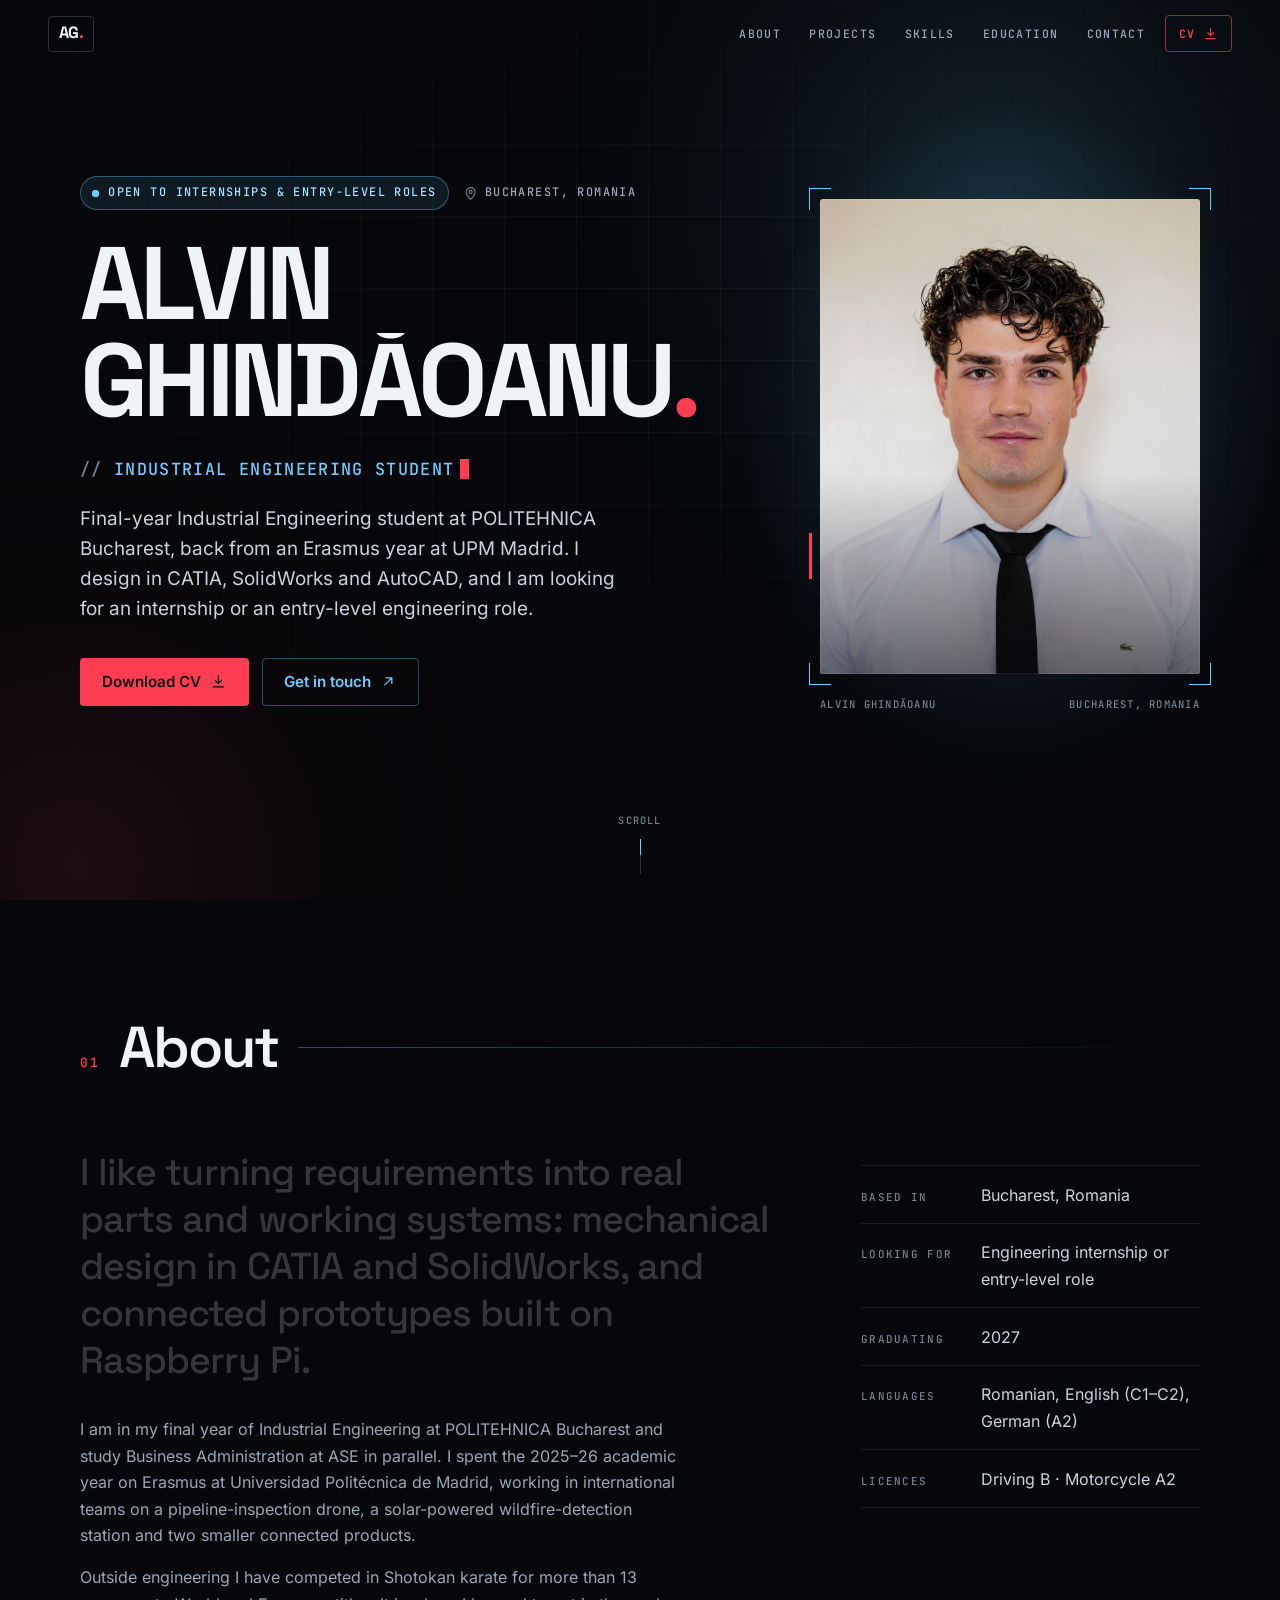
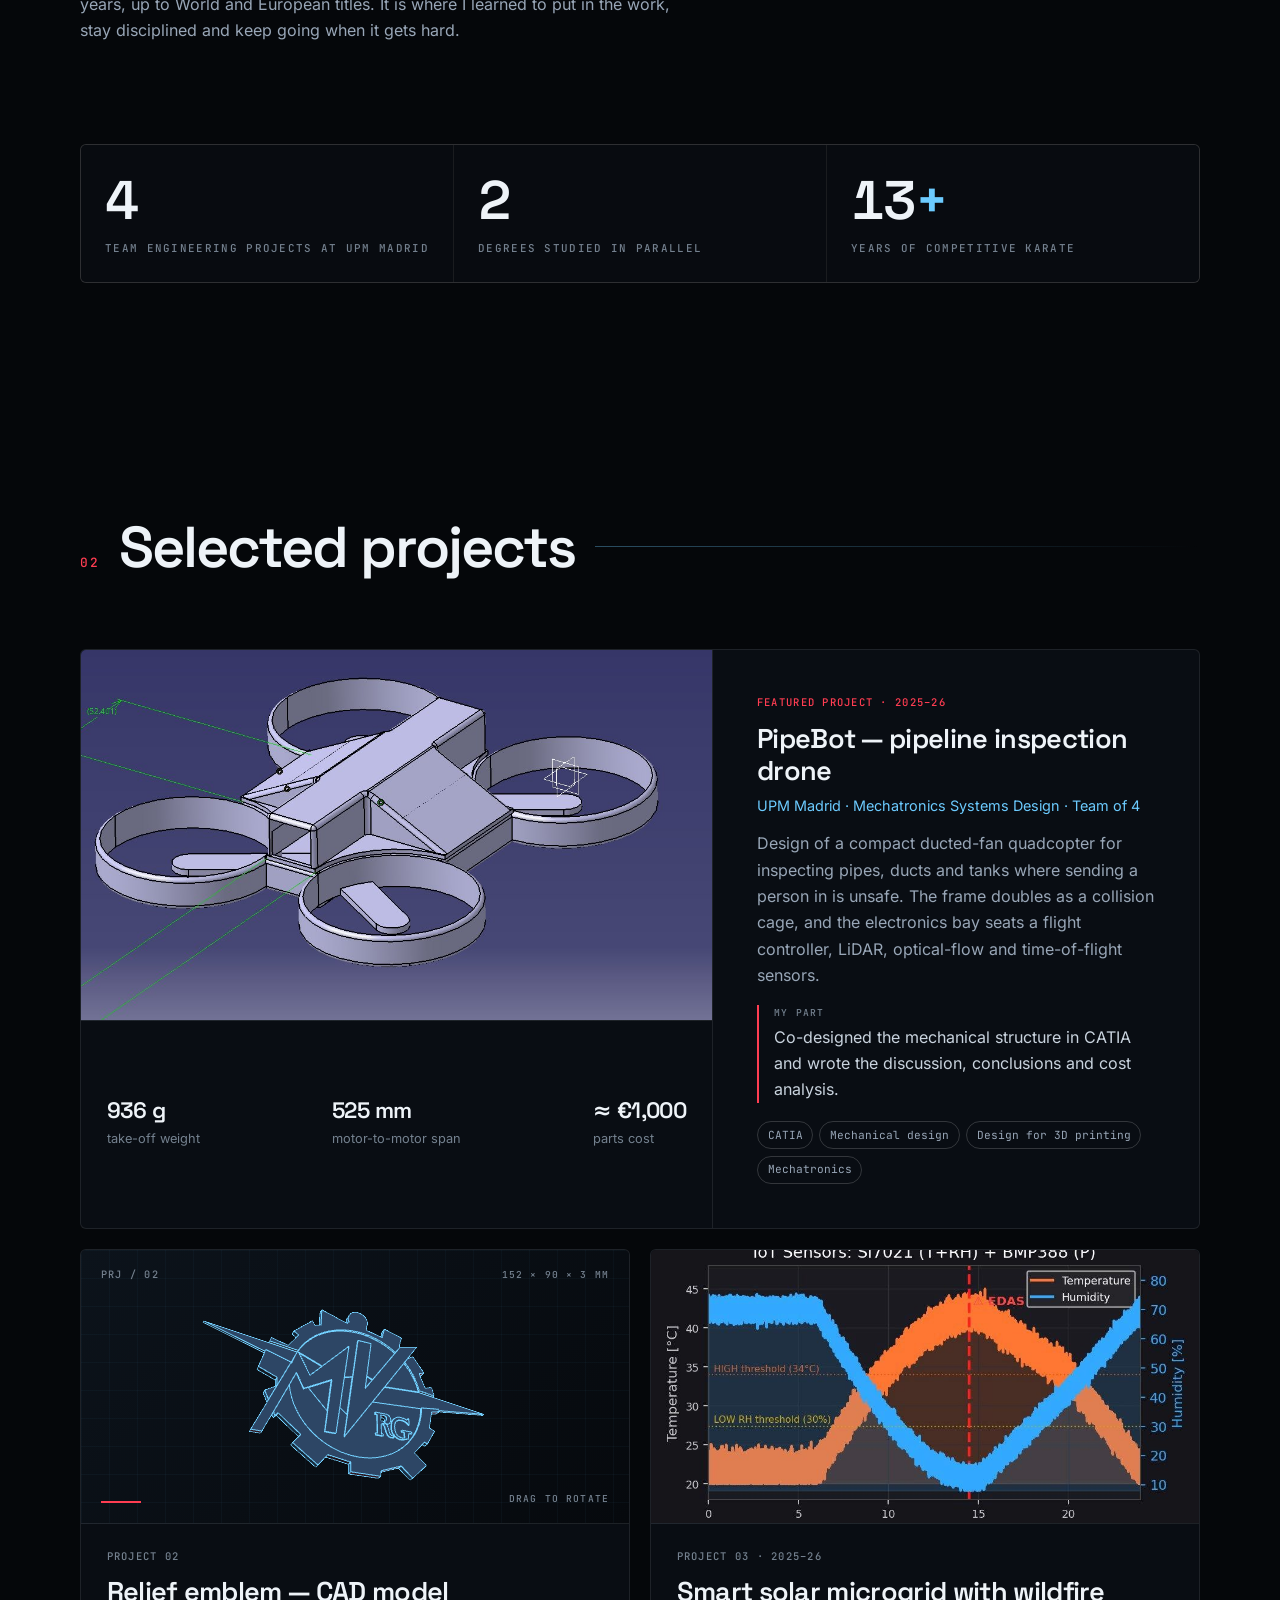
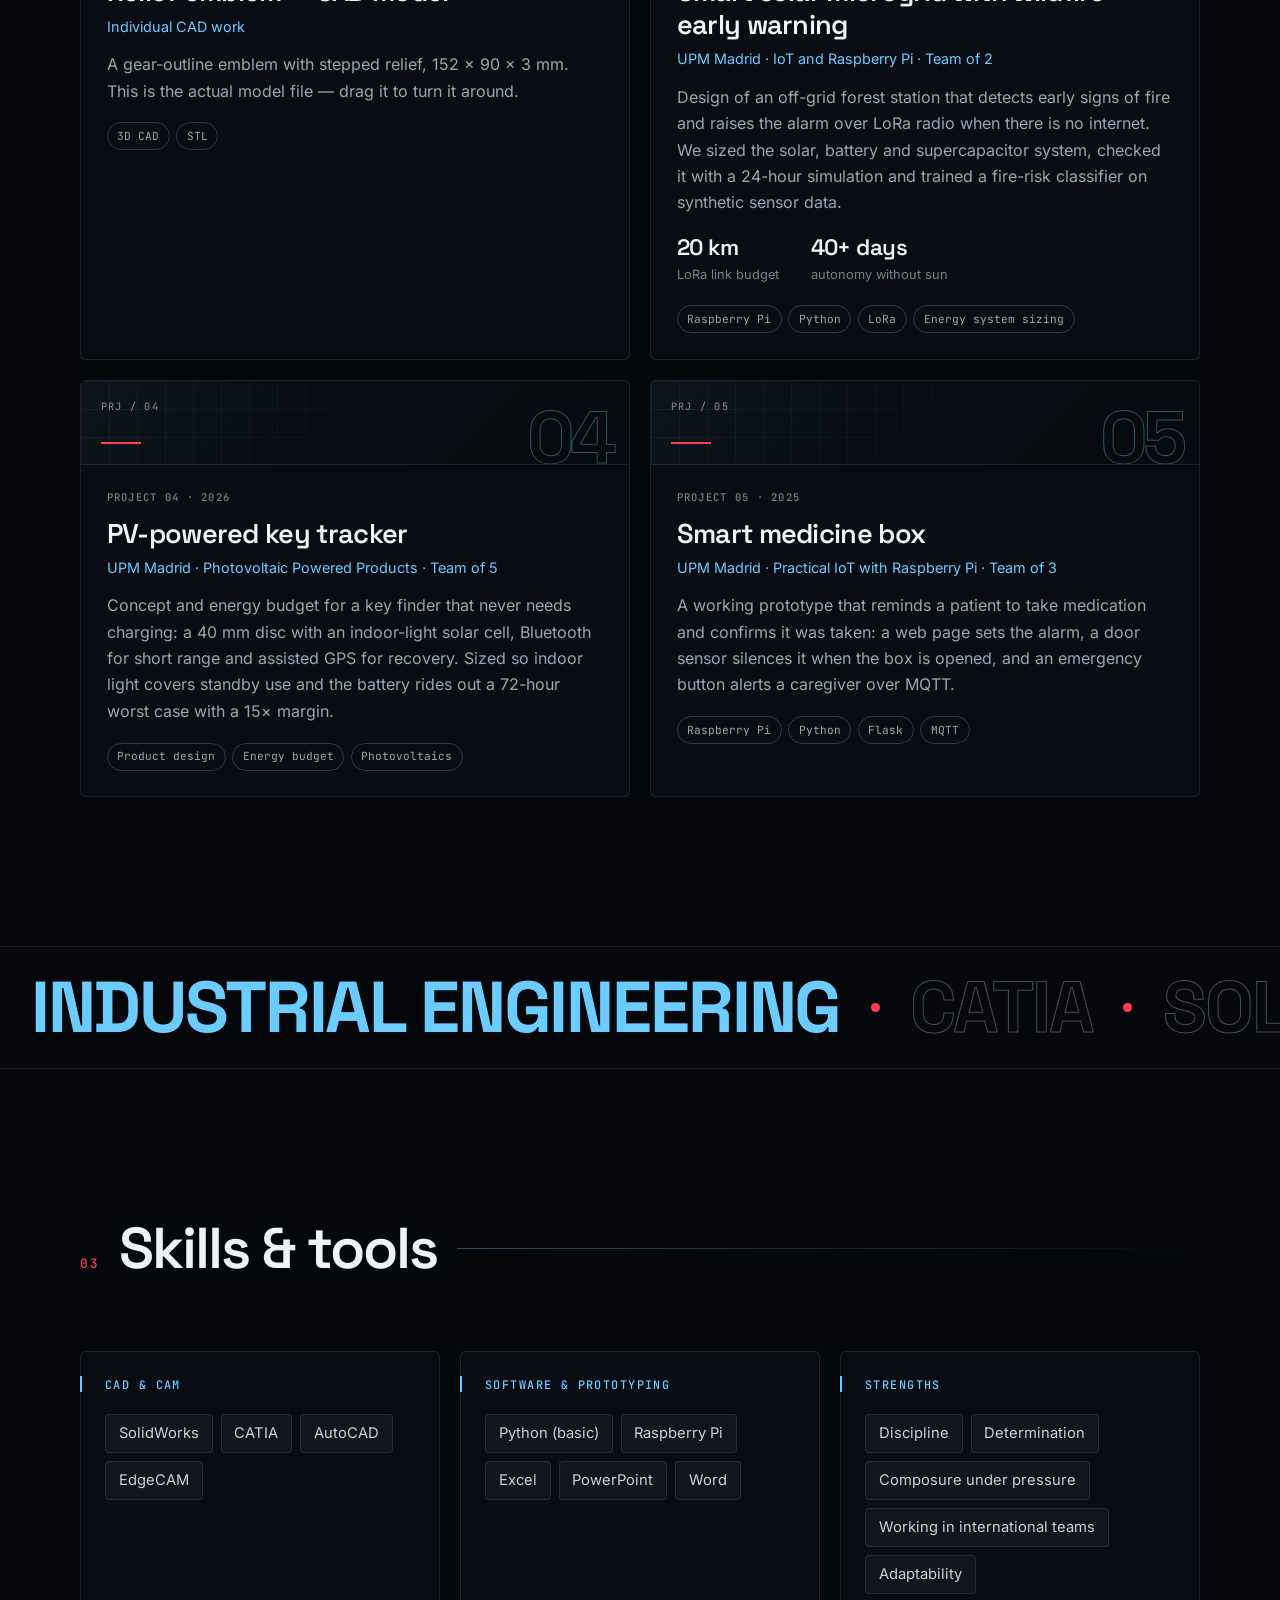
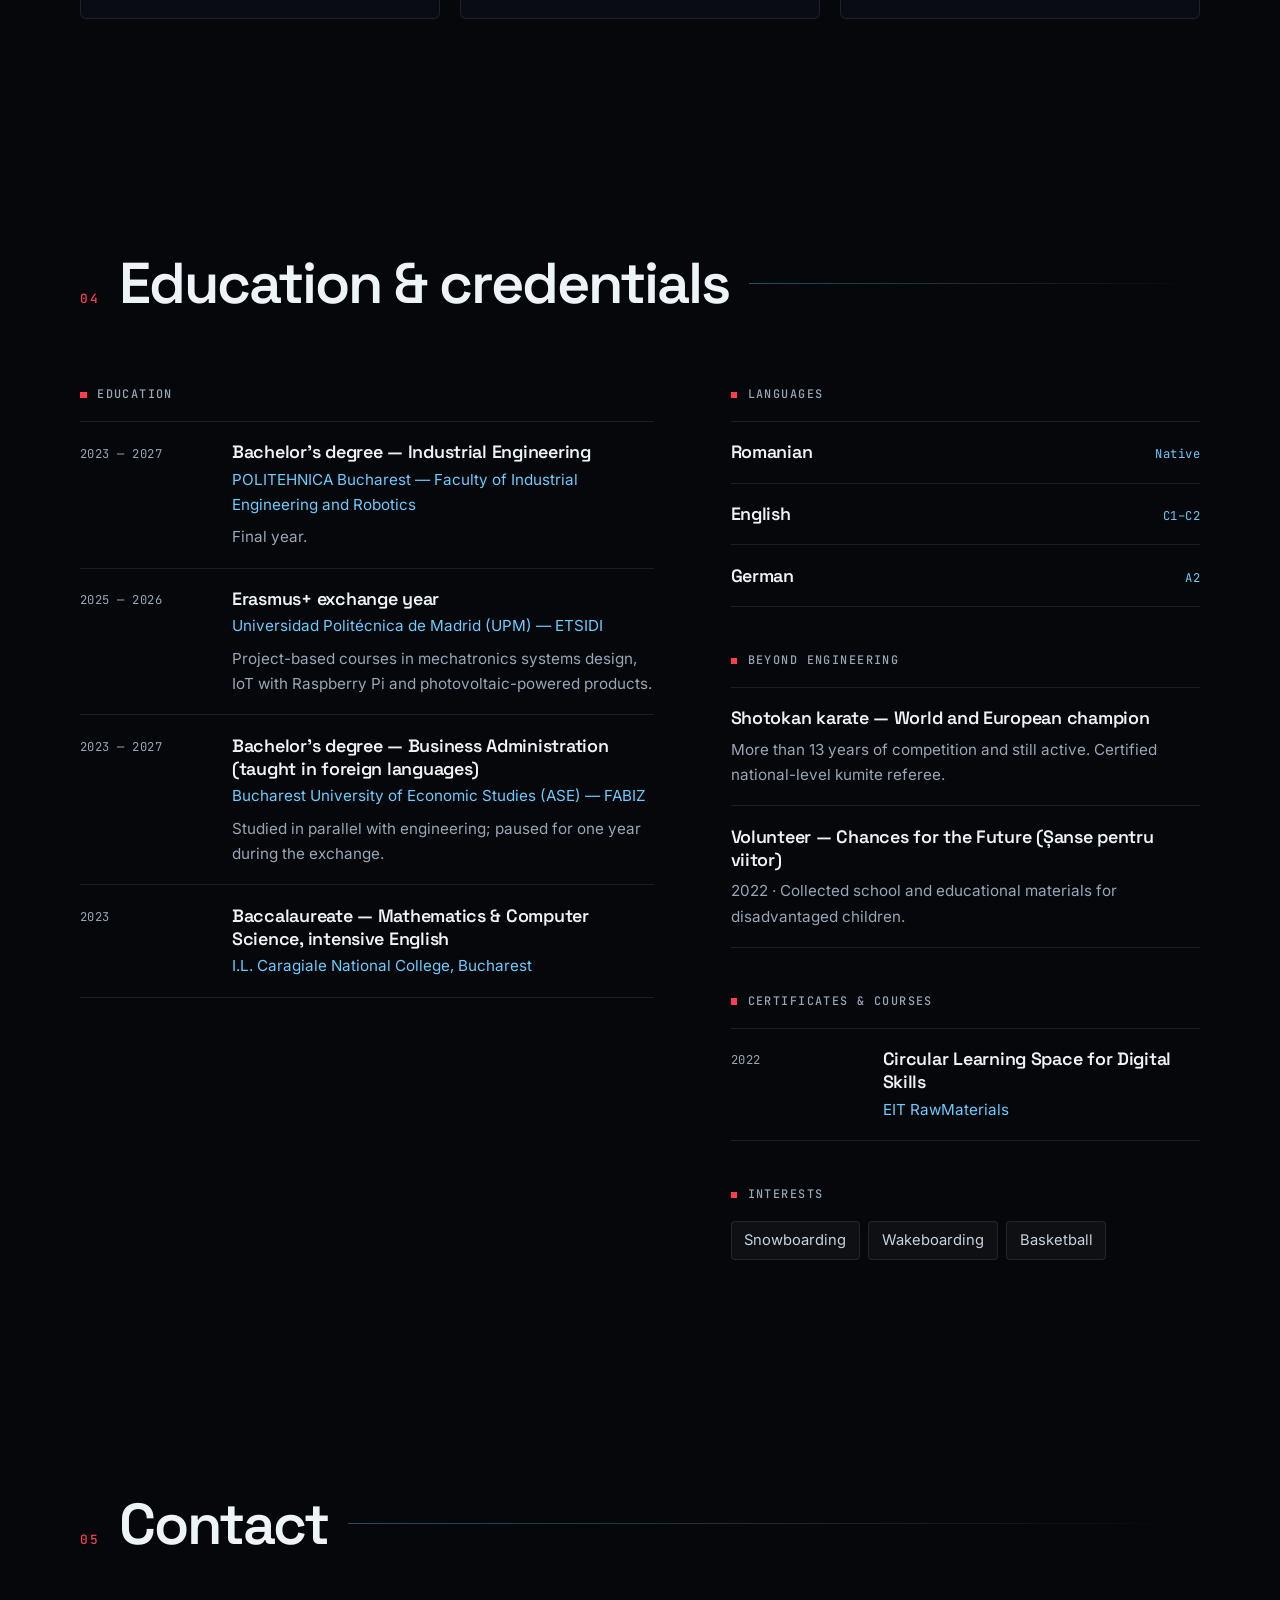
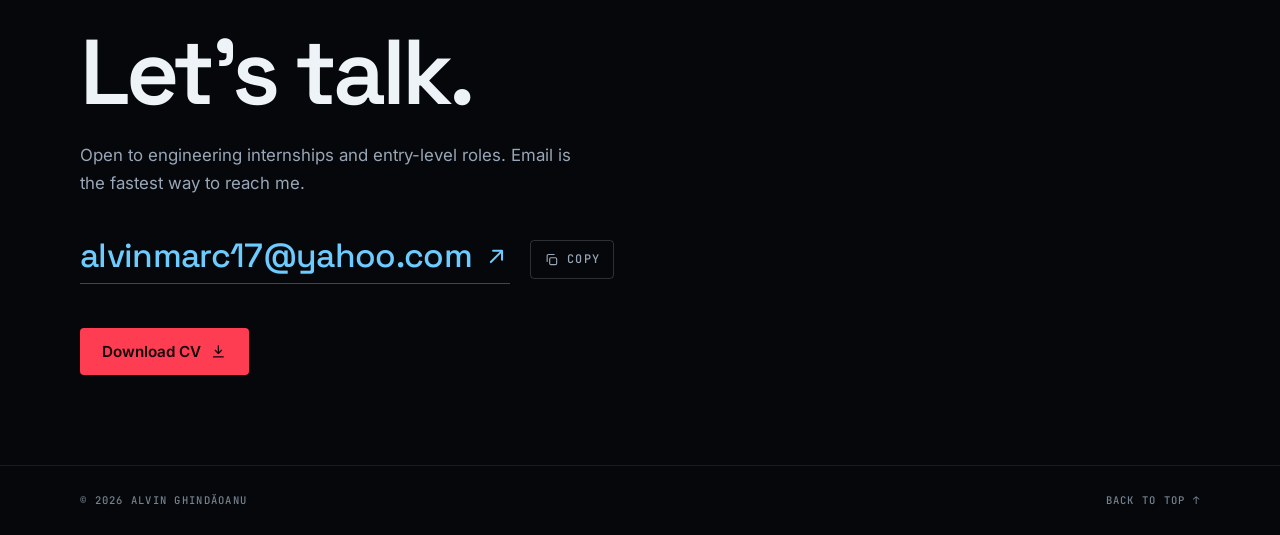
==== commit ae539c56: "Refocus CV on engineering projects, add live 3D model viewer - Projects section with five entries: P" ====
--- a/index.html
+++ b/index.html
@@ -3,12 +3,12 @@
 <head>
   <meta charset="utf-8">
   <meta name="viewport" content="width=device-width, initial-scale=1">
-  <title>Alvin Ghindăoanu — Industrial Engineering &amp; Business student</title>
-  <meta name="description" content="Interactive CV of Alvin Ghindăoanu: Industrial Engineering and Business Administration student in Bucharest, World and European karate champion.">
+  <title>Alvin Ghindăoanu — Industrial Engineering student</title>
+  <meta name="description" content="Interactive CV of Alvin Ghindăoanu, final-year Industrial Engineering student in Bucharest: projects in mechanical design, mechatronics and IoT, skills and contact details.">
   <meta name="theme-color" content="#05070a">
   <meta property="og:type" content="website">
-  <meta property="og:title" content="Alvin Ghindăoanu — Industrial Engineering &amp; Business student">
-  <meta property="og:description" content="Interactive CV of Alvin Ghindăoanu: Industrial Engineering and Business Administration student in Bucharest, World and European karate champion.">
+  <meta property="og:title" content="Alvin Ghindăoanu — Industrial Engineering student">
+  <meta property="og:description" content="Interactive CV of Alvin Ghindăoanu, final-year Industrial Engineering student in Bucharest: projects in mechanical design, mechatronics and IoT, skills and contact details.">
   <link rel="icon" href="assets/favicon.svg" type="image/svg+xml">
   <link rel="preload" href="assets/fonts/space-grotesk-latin-wght-normal.woff2" as="font" type="font/woff2" crossorigin>
   <link rel="preload" href="assets/fonts/inter-latin-wght-normal.woff2" as="font" type="font/woff2" crossorigin>
@@ -128,31 +128,6 @@
       </div>
     </section>
 
-    <!-- ============================= EDUCATION ============================= -->
-    <section class="section" id="education" data-nav="Education">
-      <div class="container">
-        <header class="section__head" data-reveal="head">
-          <span class="section__num mono"></span>
-          <h2 class="section__title"><span class="line"><span class="line__inner">Education &amp; credentials</span></span></h2>
-          <span class="section__rule"></span>
-        </header>
-        <div class="creds" id="credGrid"></div>
-      </div>
-    </section>
-
-    <!-- ============================ ACHIEVEMENTS ============================ -->
-    <section class="section" id="achievements" data-nav="Achievements">
-      <div class="container">
-        <header class="section__head" data-reveal="head">
-          <span class="section__num mono"></span>
-          <h2 class="section__title"><span class="line"><span class="line__inner">Achievements</span></span></h2>
-          <span class="section__rule"></span>
-        </header>
-        <p class="section__intro" id="achievementsIntro" data-reveal="up" hidden></p>
-        <div class="tl" id="achievementsTimeline"></div>
-      </div>
-    </section>
-
     <!-- Moving band between scenes -->
     <div class="band" id="band" aria-hidden="true"><div class="band__track" id="bandTrack"></div></div>
 
@@ -165,6 +140,18 @@
           <span class="section__rule"></span>
         </header>
         <div class="skills" id="skillGrid"></div>
+      </div>
+    </section>
+
+    <!-- ============================= EDUCATION ============================= -->
+    <section class="section" id="education" data-nav="Education">
+      <div class="container">
+        <header class="section__head" data-reveal="head">
+          <span class="section__num mono"></span>
+          <h2 class="section__title"><span class="line"><span class="line__inner">Education &amp; credentials</span></span></h2>
+          <span class="section__rule"></span>
+        </header>
+        <div class="creds" id="credGrid"></div>
       </div>
     </section>
 
@@ -196,6 +183,7 @@
   </noscript>
 
   <script src="js/content.js"></script>
+  <script src="js/stl-viewer.js"></script>
   <script src="js/main.js"></script>
 </body>
 </html>
--- a/css/styles.css
+++ b/css/styles.css
@@ -833,14 +833,6 @@
 .js .section__head.in .section__num { opacity: 1; }
 .js .section__head.in .line__inner { transform: none; }
 
-.section__intro {
-  max-width: 44rem;
-  margin: calc(clamp(2.5rem, 6vw, 4.5rem) * -0.45) 0 clamp(2.25rem, 5vw, 3.5rem);
-  font-size: clamp(1.05rem, 1.6vw, 1.2rem);
-  color: var(--muted);
-}
-.section__intro[hidden] { display: none; }
-
 /* Generic scroll reveal */
 .js [data-reveal="up"] {
   opacity: 0;
@@ -1055,7 +1047,19 @@
 .project:hover::before { opacity: 1; }
 .js .project.in { transition: opacity 0.9s var(--ease-out) var(--d, 0ms), transform 1s var(--ease-out) var(--d, 0ms), border-color 0.3s; }
 
-.project--featured { grid-column: 1 / -1; flex-direction: row; }
+.project--featured {
+  grid-column: 1 / -1;
+  display: grid;
+  grid-template-columns: minmax(0, 1.3fr) minmax(0, 1fr);
+}
+.project__side { display: flex; flex-direction: column; min-width: 0; border-right: 1px solid var(--line); }
+.project__side .project__nums {
+  flex: 1;
+  align-content: center;
+  justify-content: space-between;
+  margin: 0;
+  padding: 1.3rem 1.6rem;
+}
 .project__visual {
   position: relative;
   aspect-ratio: 16 / 8;
@@ -1063,13 +1067,7 @@
   border-bottom: 1px solid var(--line);
   background: linear-gradient(135deg, #0c131b, #06090d);
 }
-.project--featured .project__visual {
-  flex: 0 0 46%;
-  aspect-ratio: auto;
-  min-height: 300px;
-  border-bottom: 0;
-  border-right: 1px solid var(--line);
-}
+.project--featured .project__visual { flex: none; aspect-ratio: 17 / 10; }
 .project__visual img {
   position: absolute;
   inset: 0;
@@ -1079,6 +1077,8 @@
   transition: transform 0.9s var(--ease-out);
 }
 .project:hover .project__visual img { transform: scale(1.04); }
+.project__visual--gen { aspect-ratio: auto; height: 5.25rem; }
+.project__visual--gen.project__visual--model { aspect-ratio: 16 / 8; height: auto; }
 .project__visual--gen::before {
   content: "";
   position: absolute;
@@ -1109,7 +1109,7 @@
   bottom: -0.14em;
   font-family: var(--font-display);
   font-weight: 700;
-  font-size: clamp(5rem, 13vw, 9.5rem);
+  font-size: 4.6rem;
   line-height: 1;
   letter-spacing: -0.06em;
   color: transparent;
@@ -1134,7 +1134,48 @@
   line-height: 1.2;
   letter-spacing: -0.025em;
 }
-.project__desc { margin-top: 0.65rem; color: var(--muted); }
+.project__meta { margin-top: 0.35rem; color: var(--blue); font-size: 0.9rem; }
+.project__desc { margin-top: 0.8rem; color: var(--muted); }
+.project__role {
+  margin-top: 1rem;
+  padding-left: 0.95rem;
+  border-left: 2px solid var(--red);
+  color: var(--soft);
+}
+.project__role span { display: block; margin-bottom: 0.2rem; color: var(--dim); font-size: 0.6rem; }
+.project__nums { display: flex; flex-wrap: wrap; gap: 0.9rem 2rem; margin-top: 1.25rem; }
+.project__nums strong {
+  display: block;
+  font-family: var(--font-display);
+  font-weight: 600;
+  font-size: 1.4rem;
+  line-height: 1.1;
+  letter-spacing: -0.025em;
+  white-space: nowrap;
+}
+.project__nums span { font-size: 0.8rem; color: var(--dim); }
+
+/* Live 3D model inside a project card */
+.project__model {
+  position: absolute;
+  inset: 0;
+  width: 100%;
+  height: 100%;
+  cursor: grab;
+  touch-action: pan-y;
+  opacity: 0;
+  transition: opacity 0.8s;
+}
+.project__model.is-grabbing { cursor: grabbing; }
+.project__dims,
+.project__hint { position: absolute; color: var(--dim); font-size: 0.6rem; opacity: 0; transition: opacity 0.8s 0.3s; pointer-events: none; }
+.project__dims { right: 1.25rem; top: 1.1rem; }
+.project__hint { right: 1.25rem; bottom: 1rem; }
+.project__visual.has-model .project__model,
+.project__visual.has-model .project__dims,
+.project__visual.has-model .project__hint { opacity: 1; }
+.project__visual.has-model .project__idx { opacity: 0; }
+.project__visual.has-model::before { -webkit-mask-image: none; mask-image: none; opacity: 0.55; }
 .project__links { display: flex; flex-wrap: wrap; gap: 0.4rem 1.4rem; margin-top: auto; padding-top: 1.4rem; }
 .project__links .textlink { color: var(--blue); font-weight: 500; }
 
@@ -1257,6 +1298,7 @@
 .row__meta { margin-top: 0.2rem; color: var(--blue); font-size: 0.95rem; }
 .row__note { margin-top: 0.45rem; color: var(--muted); font-size: 0.95rem; }
 .row--lang { grid-template-columns: minmax(0, 1fr) auto; align-items: baseline; }
+.row--plain { grid-template-columns: minmax(0, 1fr); gap: 0; }
 .row--lang .row__when { padding-top: 0; color: var(--blue); }
 .creds .chips { margin-top: 0.25rem; }
 
@@ -1354,14 +1396,9 @@
   .creds { grid-template-columns: minmax(0, 1fr); }
 
   .projects { grid-template-columns: minmax(0, 1fr); }
-  .project--featured { flex-direction: column; }
-  .project--featured .project__visual {
-    flex: none;
-    aspect-ratio: 16 / 8;
-    min-height: 0;
-    border-right: 0;
-    border-bottom: 1px solid var(--line);
-  }
+  .project--featured { grid-template-columns: minmax(0, 1fr); }
+  .project__side { display: contents; }
+  .project__side .project__nums { order: 2; padding: 0 1.6rem 1.6rem; justify-content: flex-start; }
 }
 
 @media (max-width: 760px) {
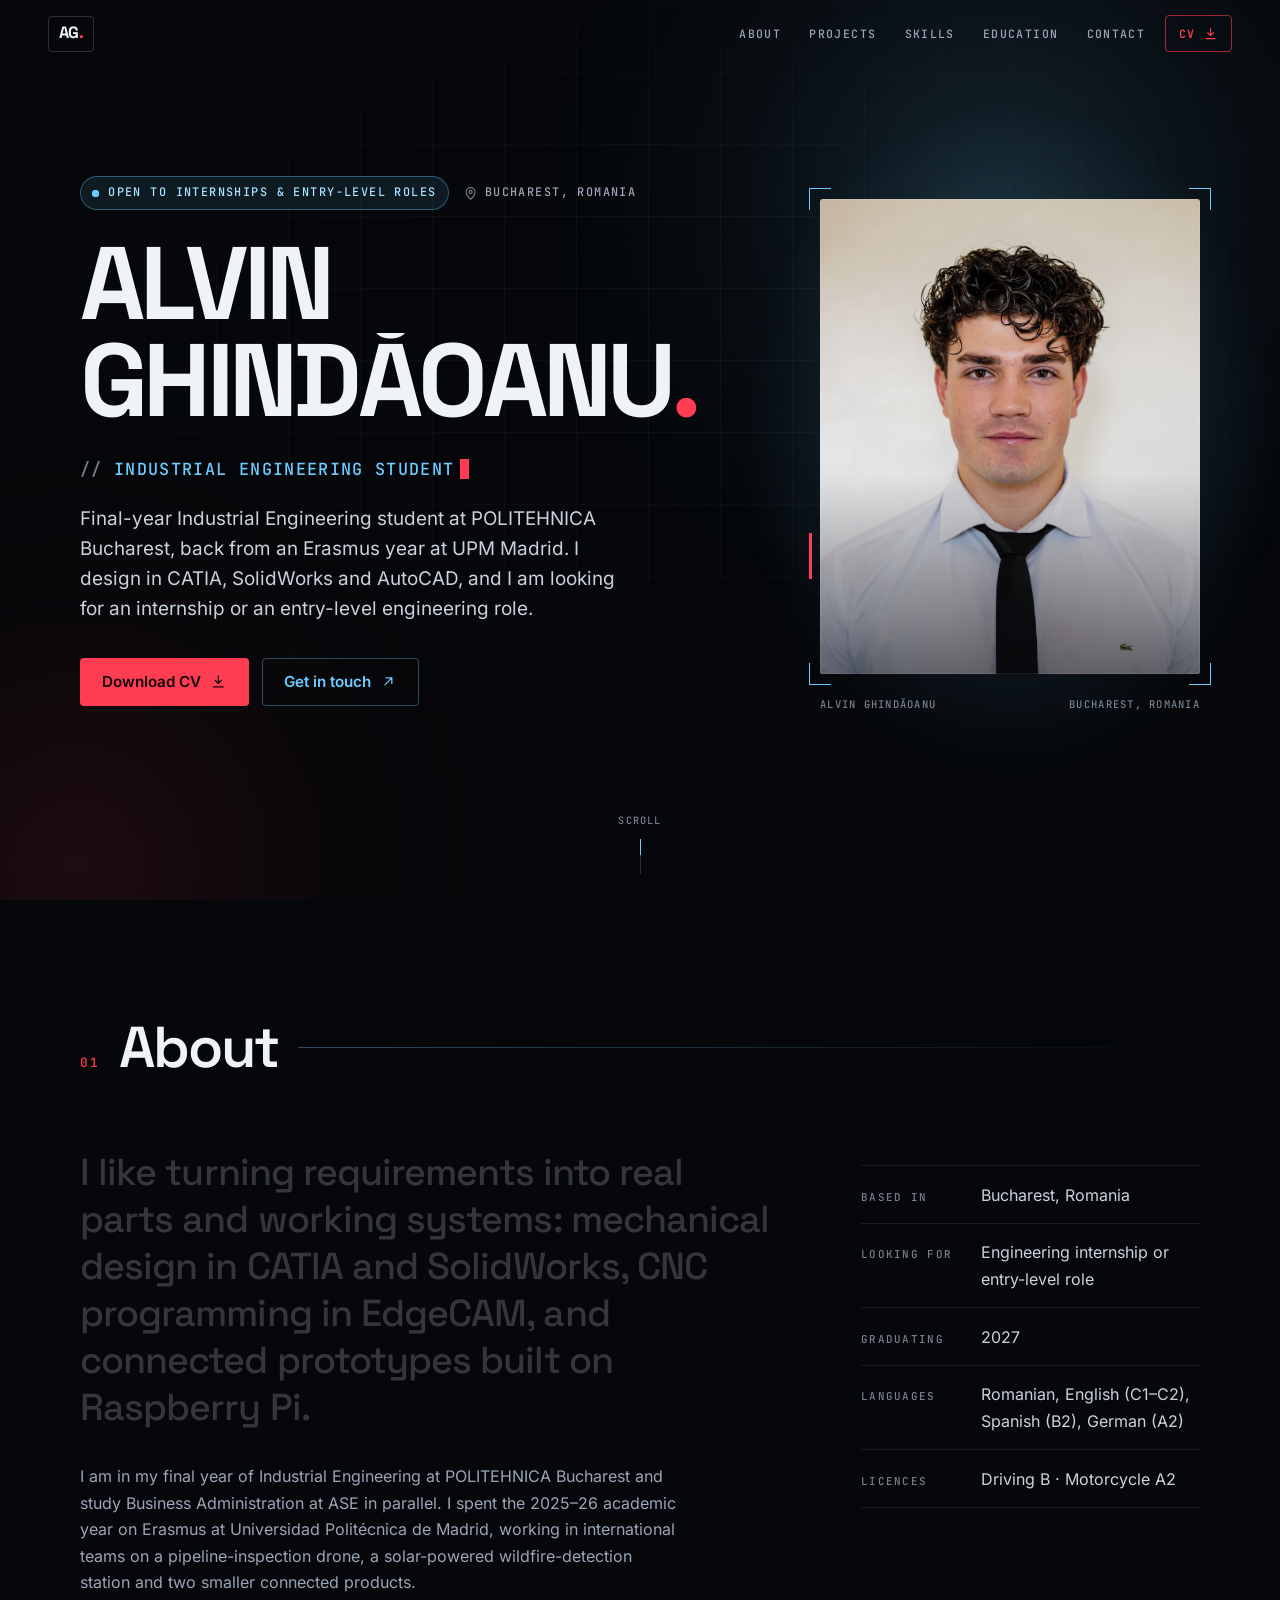
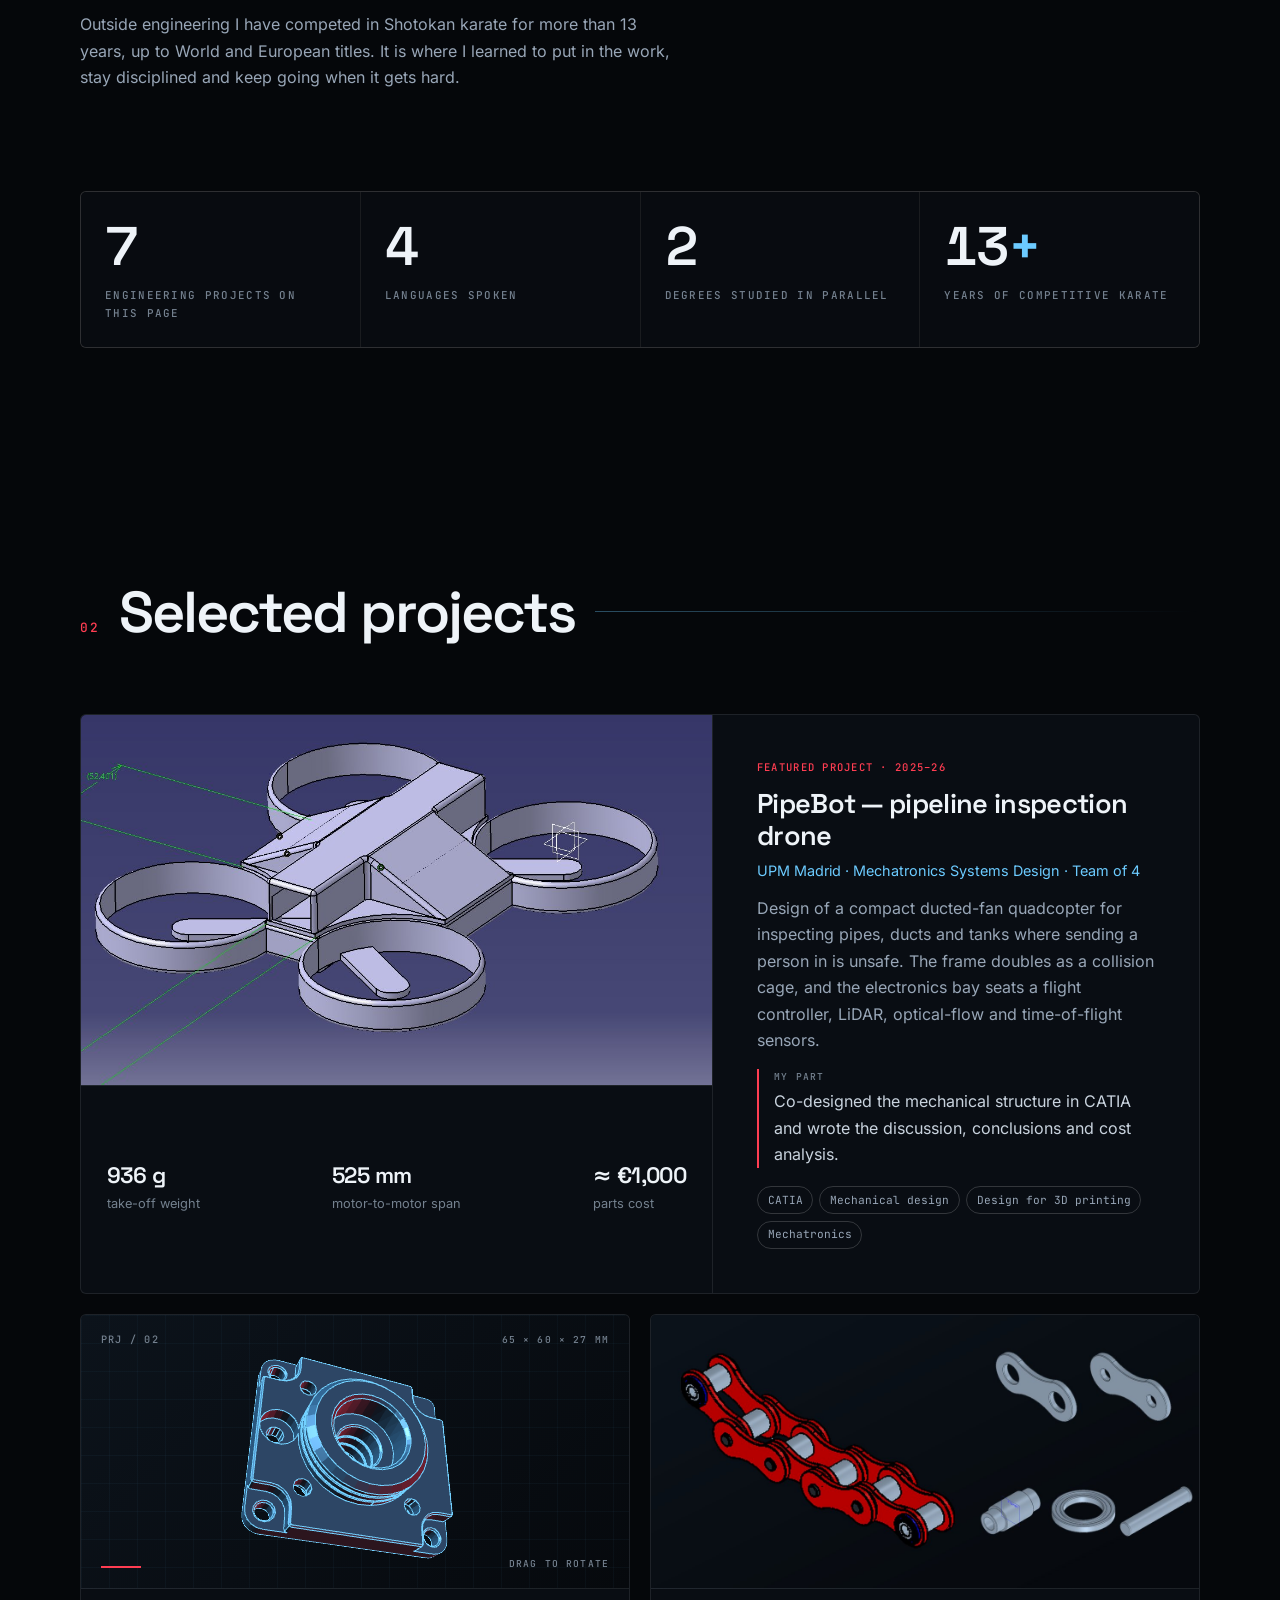
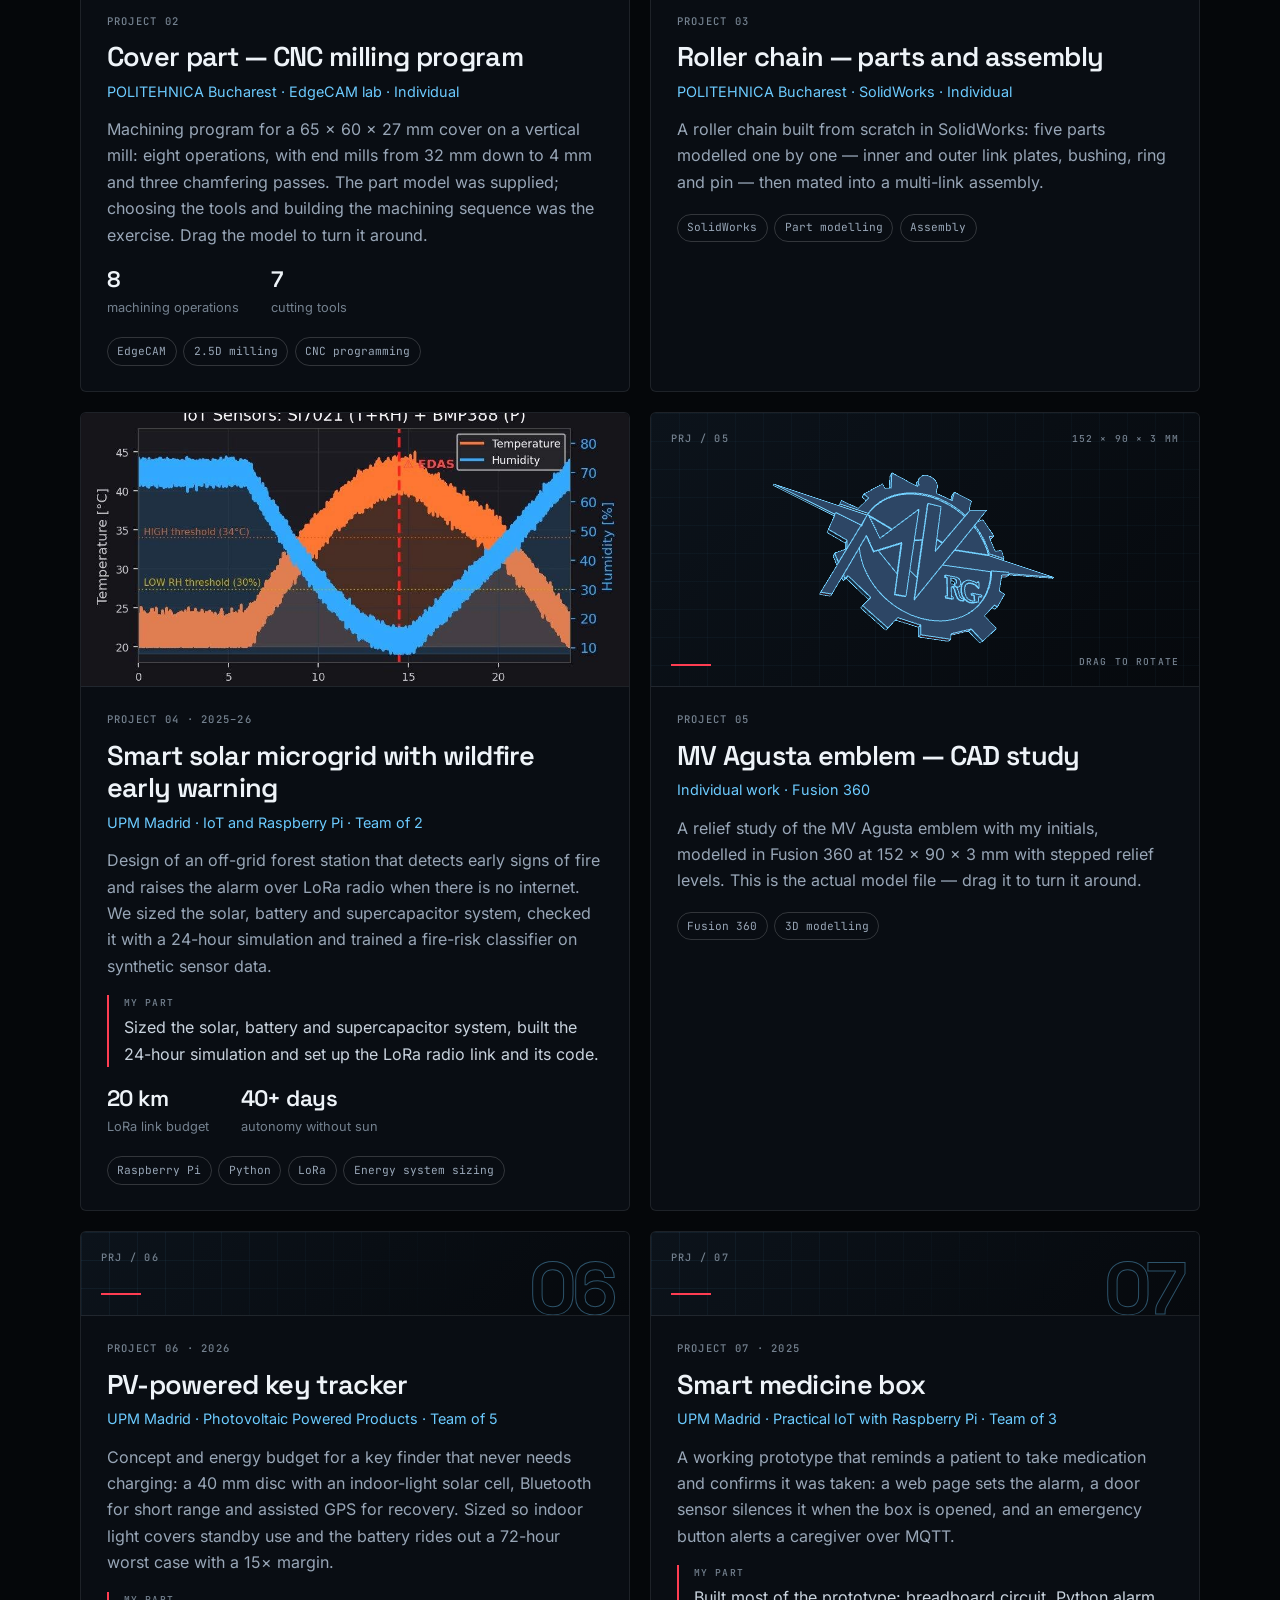
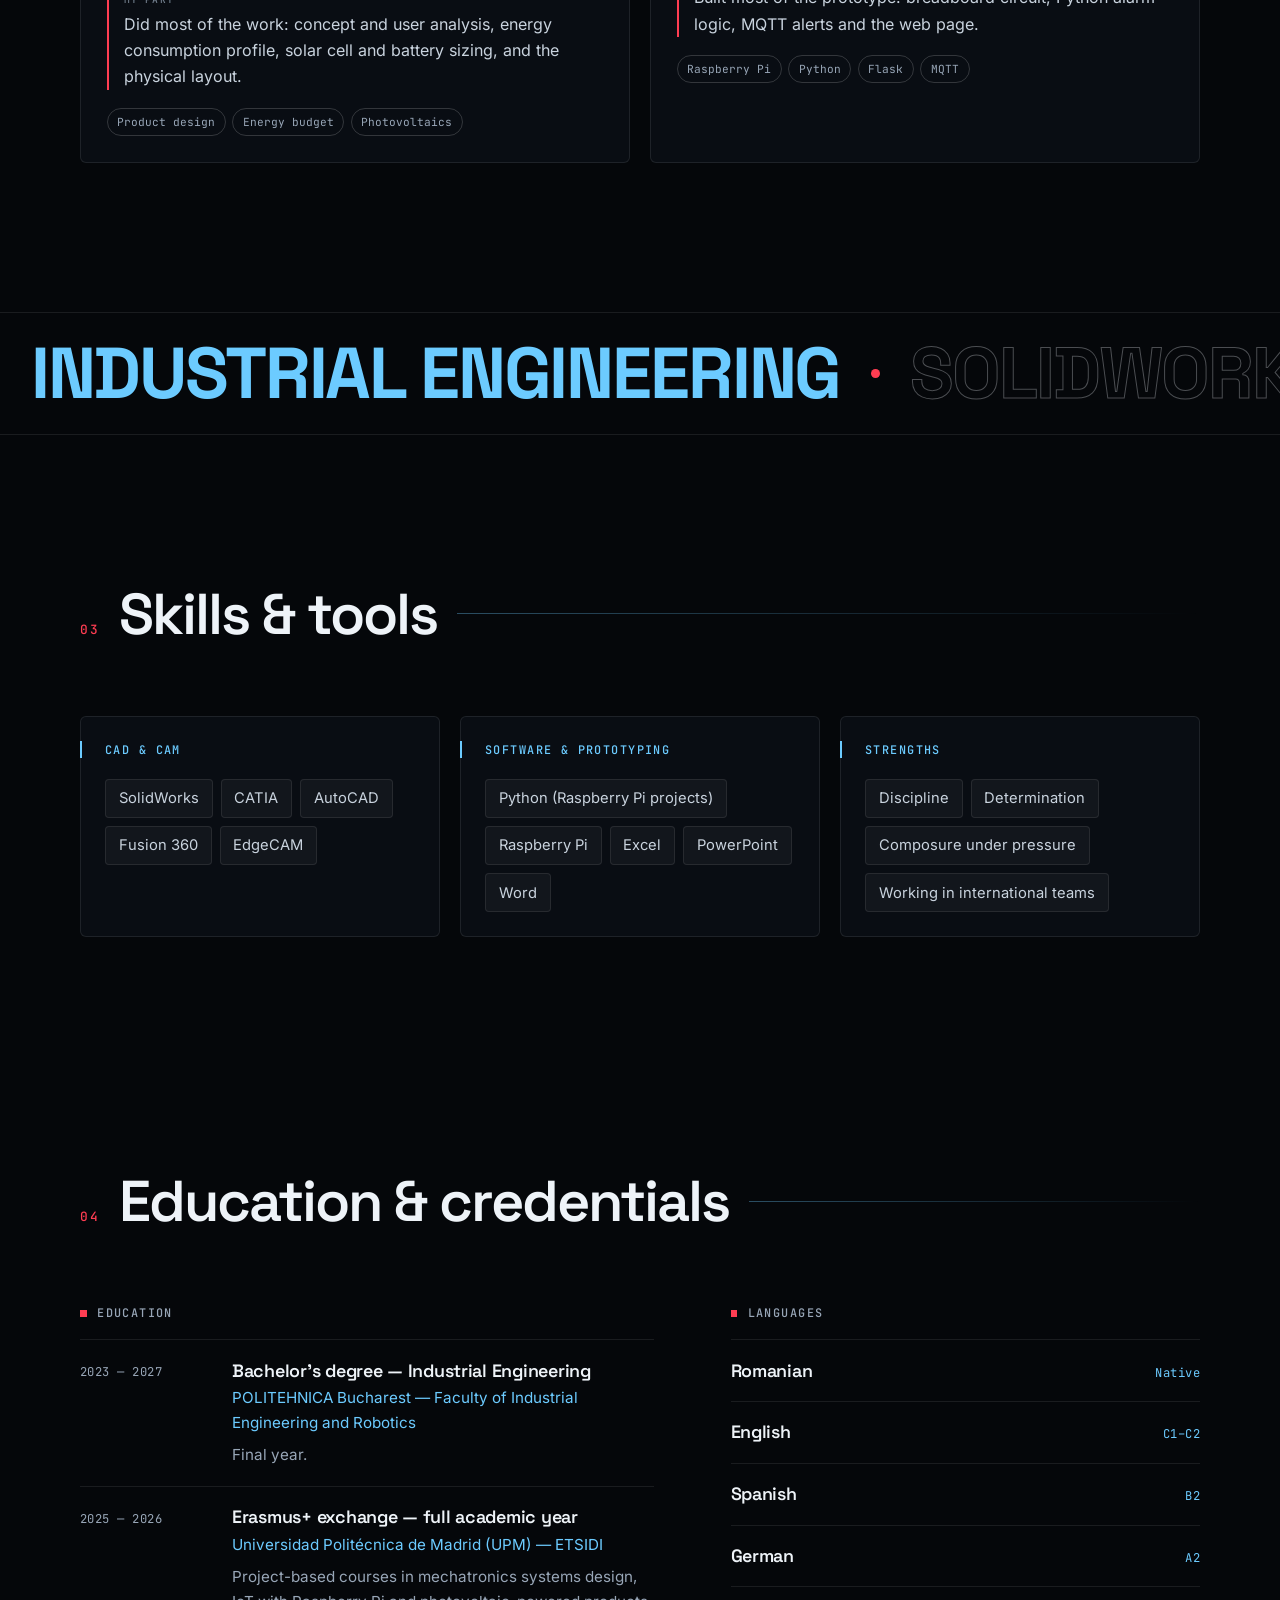
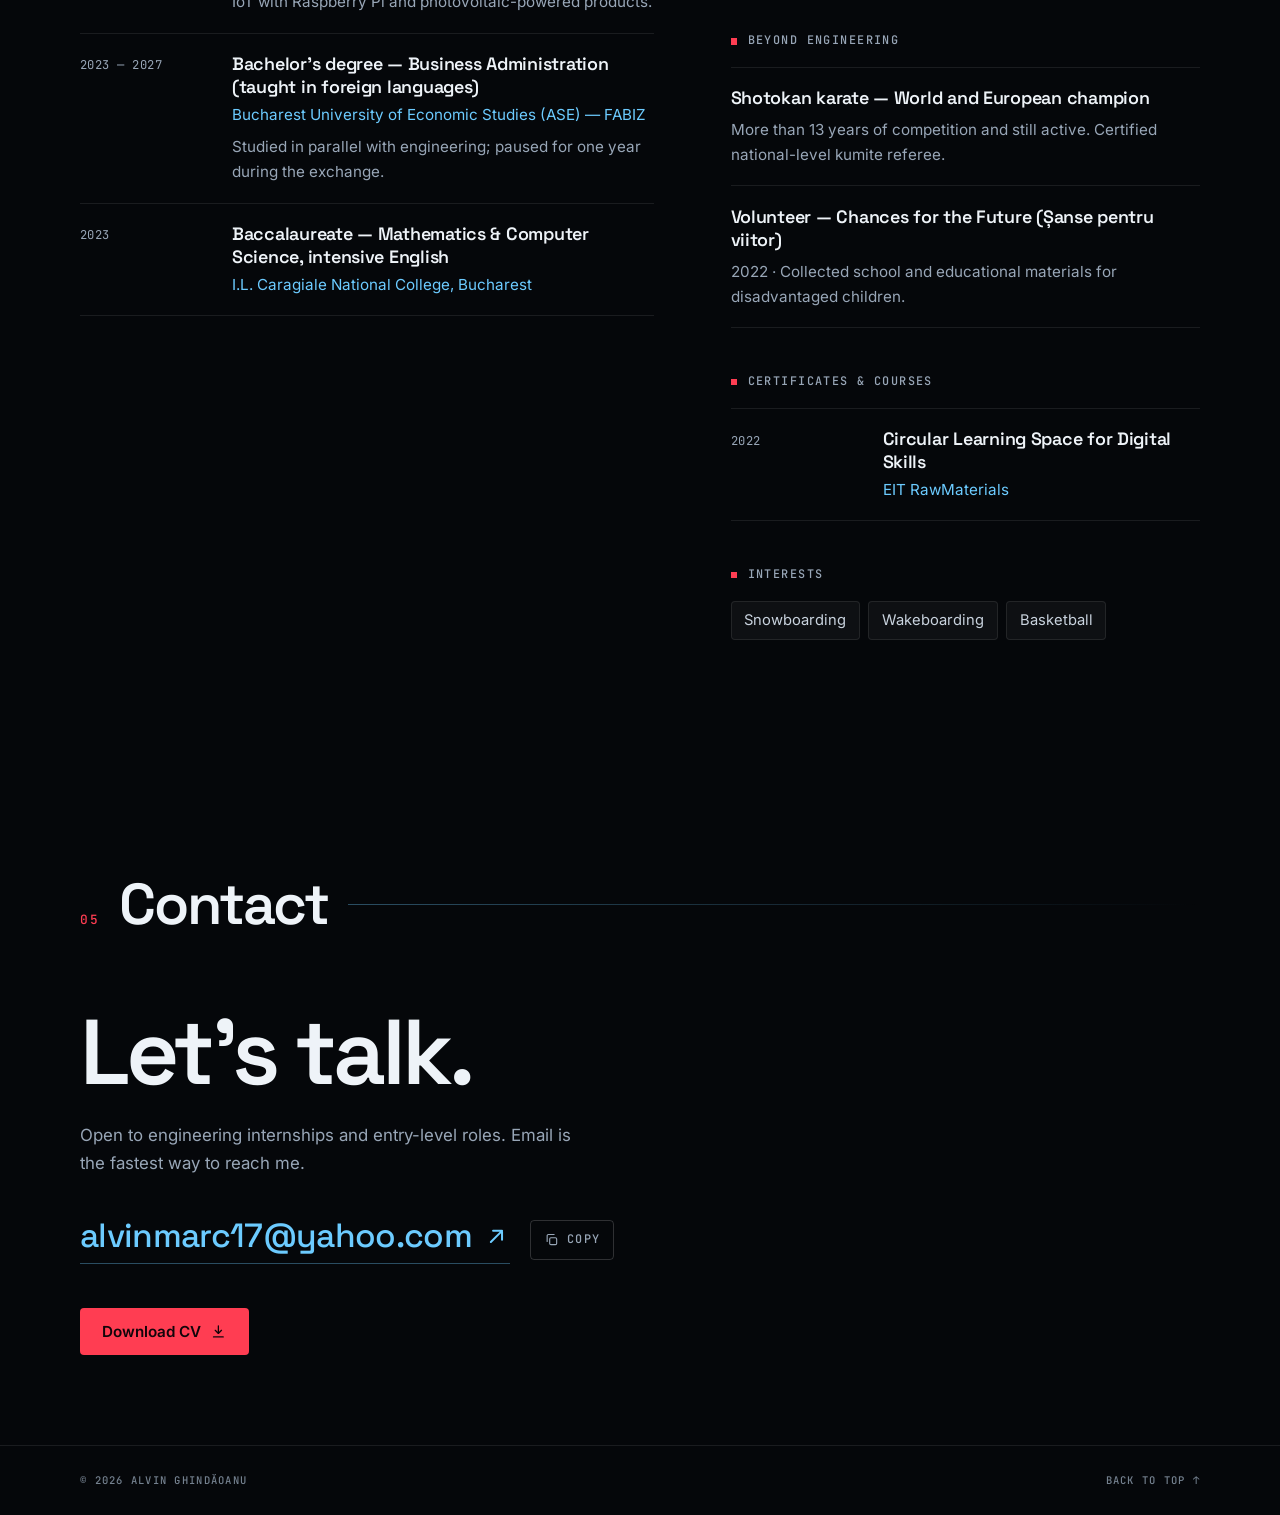
==== commit 41b816f3: "Add a link preview card for shared links - share.html renders a 1200 x 630 card (name, role, locatio" ====
--- a/index.html
+++ b/index.html
@@ -9,6 +9,15 @@
   <meta property="og:type" content="website">
   <meta property="og:title" content="Alvin Ghindăoanu — Industrial Engineering student">
   <meta property="og:description" content="Interactive CV of Alvin Ghindăoanu, final-year Industrial Engineering student in Bucharest: projects in mechanical design, mechatronics and IoT, skills and contact details.">
+  <!-- Link preview: the card shown when this address is pasted into LinkedIn, WhatsApp or an email.
+       These addresses must be absolute; change them if the site moves to another address. -->
+  <meta property="og:url" content="https://alvinghindaoanu404-bit.github.io/CV/">
+  <meta property="og:image" content="https://alvinghindaoanu404-bit.github.io/CV/assets/share.jpg">
+  <meta property="og:image:width" content="1200">
+  <meta property="og:image:height" content="630">
+  <meta property="og:image:alt" content="Alvin Ghindăoanu, Industrial Engineering student, Bucharest">
+  <meta name="twitter:card" content="summary_large_image">
+  <link rel="canonical" href="https://alvinghindaoanu404-bit.github.io/CV/">
   <link rel="icon" href="assets/favicon.svg" type="image/svg+xml">
   <link rel="preload" href="assets/fonts/space-grotesk-latin-wght-normal.woff2" as="font" type="font/woff2" crossorigin>
   <link rel="preload" href="assets/fonts/inter-latin-wght-normal.woff2" as="font" type="font/woff2" crossorigin>
